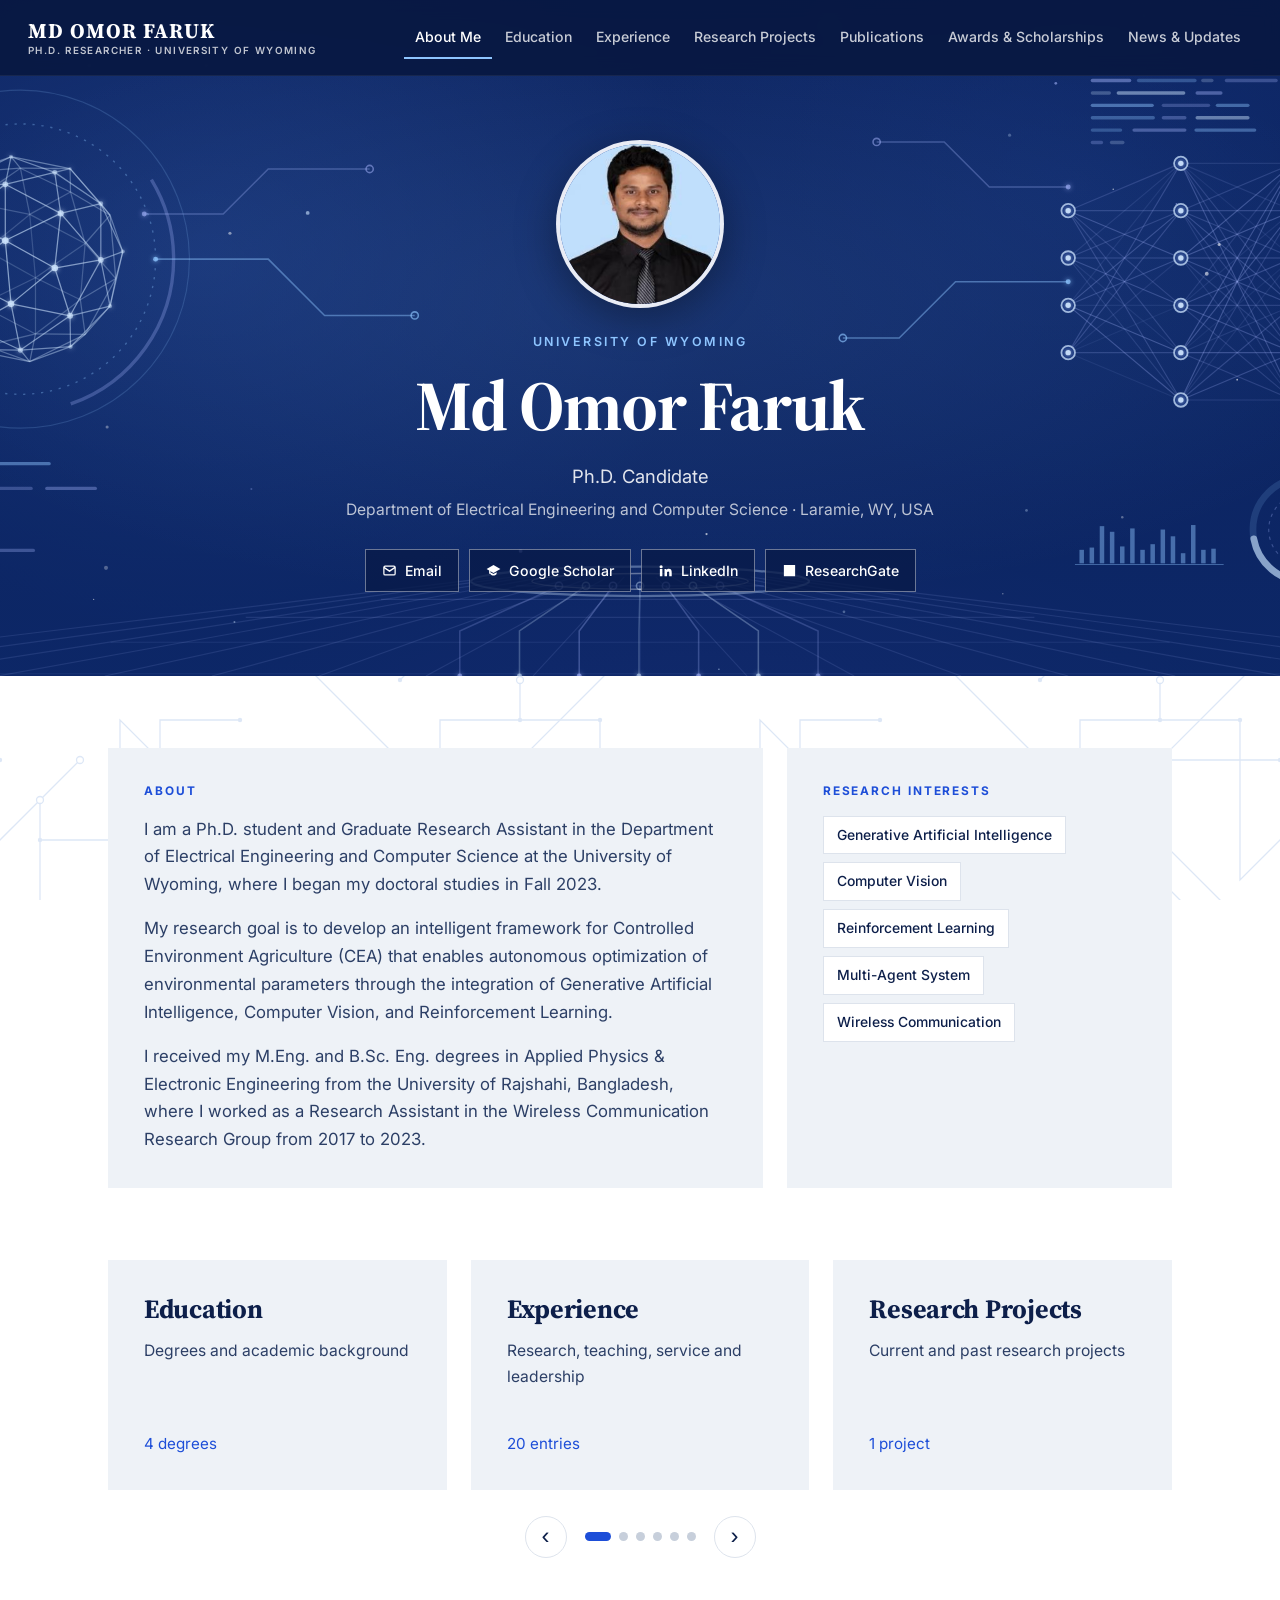
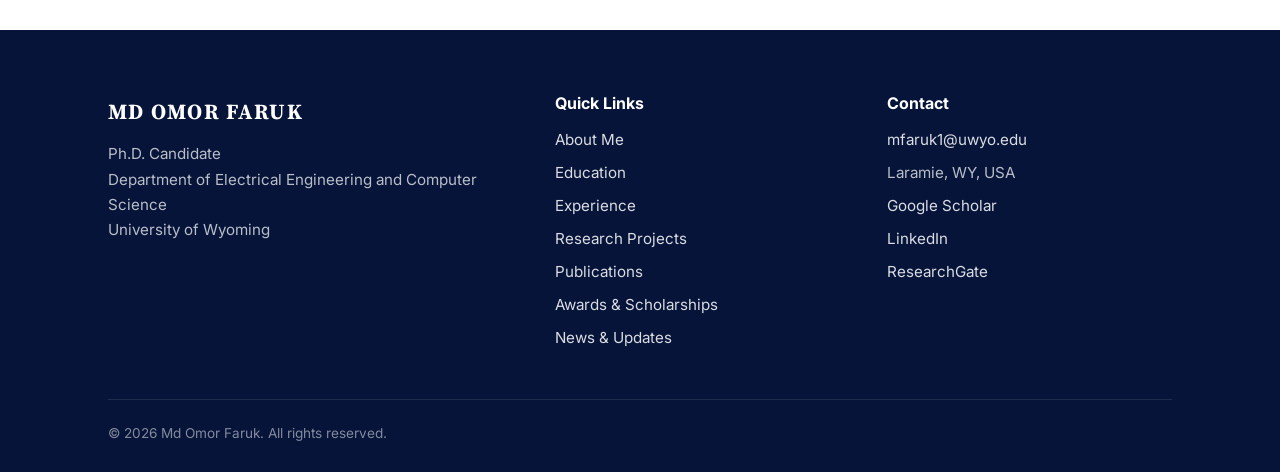
==== index.html @ d3b966f7 "Remove header photo slideshow Reverts "Add header photo slideshow managed from the dashboard".  Co-A" ====
<!DOCTYPE html>
<html lang="en">
<head>
  <meta charset="utf-8">
  <meta name="viewport" content="width=device-width, initial-scale=1">
  <title>Md Omor Faruk — Ph.D. Researcher, University of Wyoming</title>
  <meta name="description" content="Md Omor Faruk is a Ph.D. student in Electrical Engineering and Computer Science at the University of Wyoming researching AI, computer vision and digital twins for Controlled Environment Agriculture.">
  <meta name="author" content="Md Omor Faruk">
  <meta name="theme-color" content="#0d0b2e">
  <meta property="og:type" content="profile">
  <meta property="og:title" content="Md Omor Faruk — Ph.D. Researcher, University of Wyoming">
  <meta property="og:description" content="Md Omor Faruk is a Ph.D. student in Electrical Engineering and Computer Science at the University of Wyoming researching AI, computer vision and digital twins for Controlled Environment Agriculture.">
  <meta property="og:image" content="images/profile.jpg">
  <meta name="twitter:card" content="summary">
  <link rel="icon" href="data:image/svg+xml,<svg xmlns='http://www.w3.org/2000/svg' viewBox='0 0 64 64'><rect width='64' height='64' fill='%2317144a'/><text x='32' y='43' font-family='Georgia,serif' font-size='30' font-weight='700' fill='white' text-anchor='middle'>OF</text></svg>">
  <link rel="preconnect" href="https://fonts.googleapis.com">
  <link rel="preconnect" href="https://fonts.gstatic.com" crossorigin>
  <link rel="stylesheet" href="https://fonts.googleapis.com/css2?family=Inter:wght@400;500;600;700&family=Source+Serif+4:opsz,wght@8..60,600;8..60,700&display=swap">
  <link rel="stylesheet" href="assets/css/style.css?v=20261124162237">
  <script src="assets/js/site.js?v=20261124162237" defer></script>
</head>
<body data-page="about">
  <a class="skip" href="#main">Skip to content</a>
  <header class="site-header">
    <nav class="nav wrap" aria-label="Main">
      <a class="brand" href="index.html"><span class="brand-name" data-name>Md Omor Faruk</span><span class="brand-tag">Ph.D. Researcher · University of Wyoming</span></a>
      <button class="nav-toggle" type="button" aria-label="Toggle menu" aria-expanded="false" aria-controls="nav-links"><span></span></button>
      <ul class="nav-links" id="nav-links">
        <li><a href="index.html" data-page="about">About Me</a></li>
        <li><a href="education.html" data-page="education">Education</a></li>
        <li><a href="experience.html" data-page="experience">Experience</a></li>
        <li><a href="research.html" data-page="research">Research Projects</a></li>
        <li><a href="publications.html" data-page="publications">Publications</a></li>
        <li><a href="awards.html" data-page="awards">Awards &amp; Scholarships</a></li>
        <li><a href="news.html" data-page="news">News &amp; Updates</a></li>
      </ul>
    </nav>
  </header>

  <section class="hero" data-hero>
    <div class="wrap hero-profile" id="about-hero">
      <span class="eyebrow">University of Wyoming</span>
      <h1>Md Omor Faruk</h1>
    </div>
  </section>

  <main id="main">
    <div id="about" data-content><p class="loading">Loading…</p></div>
  </main>

  <footer class="site-footer">
    <div class="wrap">
      <div class="footer-grid">
        <div>
          <div class="footer-name" data-name>Md Omor Faruk</div>
          <p id="footer-about">Ph.D. Student &amp; Graduate Research Assistant<br>Department of Electrical Engineering and Computer Science<br>University of Wyoming</p>
        </div>
        <div>
          <h3>Quick Links</h3>
          <ul>
            <li><a href="index.html">About Me</a></li>
            <li><a href="education.html">Education</a></li>
            <li><a href="experience.html">Experience</a></li>
            <li><a href="research.html">Research Projects</a></li>
            <li><a href="publications.html">Publications</a></li>
            <li><a href="awards.html">Awards &amp; Scholarships</a></li>
            <li><a href="news.html">News &amp; Updates</a></li>
          </ul>
        </div>
        <div>
          <h3>Contact</h3>
          <ul id="footer-contact"></ul>
        </div>
      </div>
      <div class="footer-bottom">&copy; <span id="year"></span> <span data-name>Md Omor Faruk</span>. All rights reserved.</div>
    </div>
  </footer>
</body>
</html>
---- assets/css/style.css ----
/* ===== Academic portfolio — navy & beige theme ===== */
:root {
  --navy-950: #06143a;
  --navy-900: #0a1e52;
  --navy-800: #0f2d78;
  --navy-700: #1a3f98;
  --ink: #0d1f4a;
  --ink-2: #2c3f66;
  --muted: #5b6a86;
  --line: #dde3ec;
  --beige: #eef2f7;
  --beige-2: #e3e9f2;
  --accent: #1d4ed8;
  --accent-soft: #e3ebfd;
  --sky: #8ec5ff;
  --warn-soft: #f6ead2;
  --warn-ink: #7a5310;
  --header-bg: rgba(8,24,66,.93);
  --hero-top: #13358a;
  --hero-bottom: #0e2a70;
  --glow-1: rgba(80,140,255,.4);
  --glow-2: rgba(40,90,200,.35);
  --glow-3: rgba(120,90,220,.25);
  --shade-top: rgba(6,18,52,.45);
  --shade-bottom: rgba(12,38,100,.8);
  --chip-bg: rgba(8,26,72,.78);
  --chip-hover: #1d46a8;
  --lightbox-bg: rgba(4,10,30,.94);
  --max: 1120px;
  --serif: "Source Serif 4", Georgia, "Times New Roman", serif;
  --sans: "Inter", system-ui, -apple-system, "Segoe UI", Roboto, sans-serif;
  --pattern: url("data:image/svg+xml,%3Csvg xmlns='http://www.w3.org/2000/svg' width='1400' height='900' viewBox='0 0 1400 900'%3E%3Cg fill='none' stroke='%23dbe5f3' stroke-width='2'%3E%3Cpath d='M-60 900 L180 0'/%3E%3Cpath d='M60 900 L300 0'/%3E%3Cpath d='M240 900 L120 380 L300 120 L420 900'/%3E%3Cpath d='M520 0 L640 520 L760 0'/%3E%3Cpath d='M820 900 L900 0'/%3E%3Cpath d='M900 900 L980 0'/%3E%3Cpath d='M1100 0 L1220 900'/%3E%3Cpath d='M1040 900 L1240 140 L1340 260 L1180 900'/%3E%3Cpath d='M1300 900 L1460 0'/%3E%3C/g%3E%3C/svg%3E");
}

*, *::before, *::after { box-sizing: border-box; }
html { scroll-behavior: smooth; -webkit-text-size-adjust: 100%; }
body {
  margin: 0; font-family: var(--sans); font-size: 16px; line-height: 1.65; color: var(--ink-2);
  background: #fff url("../img/circuit-pattern.svg?v=2") 0 0 / 640px 480px repeat fixed;
  -webkit-font-smoothing: antialiased;
}
img { max-width: 100%; display: block; }
a { color: var(--accent); text-decoration: none; }
a:hover { text-decoration: underline; text-underline-offset: 3px; }
h1, h2, h3 { font-family: var(--serif); font-weight: 700; line-height: 1.2; margin: 0; color: var(--ink); letter-spacing: -.01em; }
p { margin: 0 0 1em; }
.wrap { max-width: var(--max); margin: 0 auto; padding: 0 28px; }
.skip { position: absolute; left: -999px; top: 8px; background: #fff; color: var(--ink); padding: 8px 14px; z-index: 100; }
.skip:focus { left: 8px; }

/* ===== Header ===== */
.site-header {
  position: fixed; inset: 0 0 auto 0; z-index: 50; height: 76px;
  background: var(--header-bg);
  backdrop-filter: blur(10px); -webkit-backdrop-filter: blur(10px);
  border-bottom: 1px solid rgba(255,255,255,.06);
}
.nav { display: flex; align-items: center; justify-content: space-between; height: 76px; max-width: 1320px; }
.brand { color: #fff; line-height: 1.1; display: flex; flex-direction: column; }
.brand:hover { text-decoration: none; }
.brand-name { font-family: var(--serif); font-weight: 700; font-size: 1.3rem; letter-spacing: .06em; text-transform: uppercase; }
.brand-tag { font-size: .62rem; font-weight: 600; letter-spacing: .14em; text-transform: uppercase; color: rgba(255,255,255,.75); margin-top: 3px; }
.nav-links { display: flex; gap: 2px; list-style: none; margin: 0; padding: 0; }
.nav-links a {
  display: block; padding: 8px 11px; color: rgba(255,255,255,.78); font-size: .88rem; font-weight: 500; white-space: nowrap;
  border-bottom: 2px solid transparent; transition: color .2s, border-color .2s;
}
.nav-links a:hover { color: #fff; text-decoration: none; }
.nav-links a[aria-current="page"] { color: #fff; border-bottom-color: var(--sky); }
.nav-toggle {
  display: none; width: 44px; height: 44px; border: 1px solid rgba(255,255,255,.35); background: transparent;
  cursor: pointer; align-items: center; justify-content: center;
}
.nav-toggle span, .nav-toggle span::before, .nav-toggle span::after {
  content: ""; display: block; width: 18px; height: 2px; background: #fff; position: relative; transition: transform .25s, background .25s;
}
.nav-toggle span::before { position: absolute; top: -6px; }
.nav-toggle span::after { position: absolute; top: 6px; }
.nav-toggle[aria-expanded="true"] span { background: transparent; }
.nav-toggle[aria-expanded="true"] span::before { transform: translateY(6px) rotate(45deg); }
.nav-toggle[aria-expanded="true"] span::after { transform: translateY(-6px) rotate(-45deg); }

/* ===== Hero ===== */
.hero {
  position: relative; overflow: hidden; color: #fff; text-align: center;
  padding: 140px 0 84px; background: var(--navy-800);
  isolation: isolate;
}
.hero::before {
  content: ""; position: absolute; inset: -40px; z-index: -2;
  background:
    radial-gradient(ellipse 55% 70% at 18% 40%, var(--glow-1), transparent 70%),
    radial-gradient(ellipse 45% 60% at 82% 30%, var(--glow-2), transparent 70%),
    radial-gradient(ellipse 60% 50% at 55% 110%, var(--glow-3), transparent 70%),
    var(--hero-img, none) center / cover no-repeat,
    linear-gradient(180deg, var(--hero-top), var(--hero-bottom));
  filter: blur(var(--hero-blur, 0px));
}
.hero.has-img { --hero-blur: 6px; }
.hero::after {
  content: ""; position: absolute; inset: 0; z-index: -1;
  background: url("../img/hero-tech.svg?v=2") center / cover no-repeat, linear-gradient(180deg, var(--shade-top), var(--shade-bottom));
}
.hero .eyebrow { display: block; font-size: .78rem; font-weight: 600; letter-spacing: .2em; text-transform: uppercase; color: var(--sky); margin-bottom: 16px; }
.hero h1 { color: #fff; font-size: clamp(2.4rem, 5.6vw, 4.4rem); letter-spacing: -.02em; line-height: 1.05; }
.hero .lead { font-size: 1.15rem; color: rgba(255,255,255,.88); margin: 18px auto 0; max-width: 60ch; }

/* About hero */
.hero-profile { display: flex; flex-direction: column; align-items: center; gap: 0; }
.hero-photo {
  width: 168px; height: 168px; border-radius: 50%; object-fit: cover; margin-bottom: 24px;
  border: 4px solid rgba(255,255,255,.9); box-shadow: 0 10px 40px rgba(0,0,0,.35); background: var(--navy-700);
}
.hero-affil { color: rgba(255,255,255,.72); font-size: .98rem; margin-top: 6px; }
.hero-links { display: flex; flex-wrap: wrap; justify-content: center; gap: 10px; margin-top: 26px; }
.chip-link {
  display: inline-flex; align-items: center; gap: 8px; padding: 9px 16px; border: 1px solid rgba(255,255,255,.4);
  color: #fff; font-size: .88rem; font-weight: 500; transition: background .2s, border-color .2s;
  background: var(--chip-bg); backdrop-filter: blur(4px); -webkit-backdrop-filter: blur(4px);
}
.chip-link:hover { background: var(--chip-hover); border-color: #fff; text-decoration: none; }
.chip-link svg { width: 15px; height: 15px; flex: none; }

/* ===== Main ===== */
main { min-height: 50vh; }
.section { padding: 72px 0; }
.section + .section { padding-top: 0; }
.section-title { font-size: 2rem; margin-bottom: 26px; }
.loading { color: var(--muted); padding: 40px 0; text-align: center; }
.empty { text-align: center; padding: 64px 24px; color: var(--muted); background: var(--beige); }

/* Beige card */
.card {
  background: var(--beige); padding: 34px 36px; position: relative;
  transition: transform .25s ease, box-shadow .25s ease, background .25s;
}
.card h2, .card h3 { color: var(--ink); }

/* About body */
.about-grid { display: grid; grid-template-columns: 1.7fr 1fr; gap: 24px; }
.bio { font-size: 1.05rem; }
.bio p:last-child { margin-bottom: 0; }
.card-label { font-size: .74rem; font-weight: 700; letter-spacing: .16em; text-transform: uppercase; color: var(--accent); margin-bottom: 14px; display: block; }
.tags { display: flex; flex-wrap: wrap; gap: 8px; }
.tag { padding: 7px 13px; background: #fff; color: var(--ink); font-size: .87rem; font-weight: 500; border: 1px solid var(--line); }

/* Portal-style link cards */
.link-cards { display: grid; grid-template-columns: repeat(3, 1fr); gap: 24px; }
.carousel-viewport { overflow: hidden; }
.carousel-track { display: flex; gap: 24px; transition: transform .7s cubic-bezier(.4, 0, .2, 1); will-change: transform; }
.carousel-track .link-card { flex: 0 0 calc((100% - 48px) / 3); }
.carousel-controls { display: flex; align-items: center; justify-content: center; gap: 18px; margin-top: 26px; }
.carousel-btn {
  width: 42px; height: 42px; border-radius: 50%; border: 1px solid var(--line); background: #fff; color: var(--ink);
  font-size: 1.5rem; line-height: 1; cursor: pointer; display: grid; place-items: center; padding-bottom: 3px; transition: all .2s;
}
.carousel-btn:hover { background: var(--navy-800); border-color: var(--navy-800); color: #fff; }
.carousel-dots { display: flex; gap: 8px; }
.carousel-dot { width: 9px; height: 9px; border-radius: 50%; border: 0; padding: 0; background: #c7cfdb; cursor: pointer; transition: all .3s; }
.carousel-dot[aria-current="true"] { background: var(--accent); width: 26px; border-radius: 5px; }
.link-card { display: flex; flex-direction: column; min-height: 230px; color: inherit; }
.link-card:hover { text-decoration: none; transform: translateY(-4px); box-shadow: 0 16px 36px rgba(16,26,61,.12); background: #f3eee7; }
.link-card h3 { font-size: 1.65rem; }
.link-card p { color: var(--ink-2); margin: 12px 0 0; font-size: .98rem; }
.link-card .foot { margin-top: auto; padding-top: 26px; display: flex; align-items: center; justify-content: space-between; gap: 12px; }
.link-card .count { color: var(--accent); font-size: .95rem; }
.arrow-btn {
  width: 50px; height: 50px; flex: none; border-radius: 50%; border: 1px solid #b9b2a8; display: grid; place-items: center;
  color: var(--ink); transition: background .2s, color .2s, border-color .2s;
}
.arrow-btn svg { width: 18px; height: 18px; }
.link-card:hover .arrow-btn { background: var(--navy-800); border-color: var(--navy-800); color: #fff; }

/* Extra CV sections on About (optional) */
.cv-grid { display: grid; grid-template-columns: repeat(2, minmax(0, 1fr)); gap: 24px; }
.cv-section h2 { font-size: 1.35rem; margin-bottom: 12px; }
.cv-list { list-style: none; margin: 0; padding: 0; }
.cv-list li { padding: 10px 0; }
.cv-list li + li { border-top: 1px solid var(--line); }
.cv-title { font-weight: 600; color: var(--ink); }
.cv-org { font-size: .93rem; }
.cv-period { color: var(--muted); font-size: .85rem; }

/* ===== Research projects ===== */
.project-list { display: grid; gap: 24px; }
.project { display: grid; grid-template-columns: 1fr; gap: 6px; padding: 40px 40px; border-left: 4px solid var(--navy-800); }
.project:hover { box-shadow: 0 16px 36px rgba(16,26,61,.10); }
.project.has-image { grid-template-columns: 240px 1fr; gap: 32px; align-items: center; }
.project img { width: 100%; aspect-ratio: 4/3; object-fit: cover; }
.project-label { font-size: .74rem; font-weight: 700; letter-spacing: .16em; text-transform: uppercase; color: var(--accent); }
.project h2 { font-size: clamp(1.5rem, 3vw, 2.1rem); margin-top: 6px; }
.project h2 a { color: inherit; }
.project-period { color: var(--muted); font-size: .92rem; }
.project-desc { margin-top: 10px; white-space: pre-line; }

/* ===== Education / Experience / Awards ===== */
.entry-group { margin-bottom: 56px; }
.entry-group:last-child { margin-bottom: 0; }
.entry-group-title { font-size: 1.8rem; margin-bottom: 20px; }
.entries { list-style: none; margin: 0; padding: 0; display: grid; gap: 16px; }
.entry {
  display: grid; grid-template-columns: 210px 1fr; gap: 28px; padding: 28px 34px;
  background: var(--beige); transition: transform .25s, box-shadow .25s;
}
.entry:hover { transform: translateY(-2px); box-shadow: 0 12px 30px rgba(16,26,61,.08); }
.entry-period { color: var(--accent); font-size: .92rem; font-weight: 600; padding-top: 4px; font-variant-numeric: tabular-nums; }
.entry h2, .entry h3 { font-size: 1.3rem; }
.entry h2 a, .entry h3 a { color: inherit; }
.entry-org { margin-top: 4px; }
.entry-desc { color: var(--muted); margin-top: 10px; font-size: .96rem; }
.entry-desc p:last-child { margin-bottom: 0; }

/* ===== Filters ===== */
.filters { display: flex; flex-wrap: wrap; gap: 8px; margin-bottom: 36px; }
.filters:empty { display: none; }
.filter {
  font: inherit; font-size: .9rem; font-weight: 500; padding: 9px 16px; border: 1px solid #cfc7bc;
  background: #fff; color: var(--ink); cursor: pointer; transition: all .2s;
}
.filter:hover { border-color: var(--navy-800); }
.filter[aria-pressed="true"] { background: var(--navy-800); border-color: var(--navy-800); color: #fff; }
.filter .count { opacity: .65; margin-left: 6px; font-variant-numeric: tabular-nums; }

/* ===== Publications ===== */
.pub-group { margin-bottom: 56px; }
.pub-group:last-child { margin-bottom: 0; }
.pub-group h2 { font-size: 1.8rem; margin-bottom: 20px; display: flex; align-items: baseline; gap: 12px; }
.pub-group h2 small { font-family: var(--sans); font-size: .9rem; color: var(--muted); font-weight: 500; }
.pub-list { list-style: none; margin: 0; padding: 0; display: grid; gap: 14px; }
.pub { display: grid; grid-template-columns: 54px 1fr; gap: 8px; padding: 26px 32px; background: var(--beige); transition: box-shadow .25s; }
.pub:hover { box-shadow: 0 12px 30px rgba(16,26,61,.08); }
.pub-num { font-size: .84rem; font-weight: 700; color: var(--muted); padding-top: 4px; font-variant-numeric: tabular-nums; }
.pub-title { font-family: var(--serif); font-size: 1.18rem; font-weight: 700; line-height: 1.38; color: var(--ink); }
a.pub-title:hover { color: var(--accent); }
.pub-authors { font-size: .95rem; margin-top: 8px; }
.pub-authors strong { color: var(--ink); font-weight: 700; }
.pub-venue { color: var(--muted); font-size: .93rem; margin-top: 3px; }
.pub-venue em { color: var(--ink-2); }
.pub-meta { display: flex; flex-wrap: wrap; align-items: center; gap: 8px; margin-top: 14px; }
.badge { font-size: .72rem; font-weight: 700; padding: 4px 10px; background: #fff; color: var(--ink-2); letter-spacing: .06em; text-transform: uppercase; }
.badge.accepted { background: var(--accent-soft); color: var(--accent); }
.badge.review { background: var(--warn-soft); color: var(--warn-ink); }
.pub-link {
  font-size: .85rem; font-weight: 500; display: inline-flex; align-items: center; gap: 6px; padding: 5px 12px;
  border: 1px solid #c9c1b6; color: var(--ink); background: #fff; transition: all .2s;
}
.pub-link:hover { background: var(--navy-800); border-color: var(--navy-800); color: #fff; text-decoration: none; }

/* ===== News ===== */
.timeline { list-style: none; margin: 0; padding: 0; display: grid; gap: 28px; }
.post-card { background: var(--beige); padding: 34px 38px; transition: box-shadow .25s; }
.post-card:hover { box-shadow: 0 16px 36px rgba(16,26,61,.10); }
.post-meta { display: flex; flex-wrap: wrap; align-items: center; gap: 12px; margin-bottom: 10px; }
.post-date { font-size: .9rem; color: var(--accent); font-weight: 600; }
.post h2 { font-size: 1.6rem; }
.post h2 a { color: inherit; }
.post-body { margin-top: 14px; }
.post-body p:last-child { margin-bottom: 0; }
.gallery { display: grid; gap: 8px; margin-top: 22px; grid-template-columns: repeat(3, 1fr); }
.gallery.n1 { grid-template-columns: 1fr; }
.gallery.n2, .gallery.n4 { grid-template-columns: repeat(2, 1fr); }
.gallery button { padding: 0; border: 0; background: var(--beige-2); overflow: hidden; cursor: zoom-in; position: relative; }
.gallery img { width: 100%; aspect-ratio: 4/3; object-fit: cover; transition: transform .4s ease; }
.gallery.n1 img { aspect-ratio: 16/9; }
.gallery button:hover img { transform: scale(1.03); }
.gallery .more { position: absolute; inset: 0; display: grid; place-items: center; background: var(--shade-bottom); color: #fff; font-weight: 600; font-size: 1.2rem; }
.post-links { display: flex; flex-wrap: wrap; gap: 8px; margin-top: 20px; }

/* Lightbox */
.lightbox { position: fixed; inset: 0; z-index: 100; background: var(--lightbox-bg); display: none; align-items: center; justify-content: center; padding: 56px 64px; }
.lightbox.open { display: flex; animation: fade .2s ease; }
.lightbox figure { margin: 0; max-width: 100%; max-height: 100%; display: flex; flex-direction: column; align-items: center; }
.lightbox img { max-width: 100%; max-height: calc(100vh - 150px); object-fit: contain; }
.lightbox figcaption { color: #dde3ee; margin-top: 12px; font-size: .92rem; text-align: center; }
.lb-btn { position: absolute; background: rgba(255,255,255,.1); border: 0; color: #fff; width: 48px; height: 48px; border-radius: 50%; font-size: 1.4rem; cursor: pointer; transition: background .2s; }
.lb-btn:hover { background: rgba(255,255,255,.22); }
.lb-close { top: 14px; right: 14px; }
.lb-prev { left: 12px; top: 50%; transform: translateY(-50%); }
.lb-next { right: 12px; top: 50%; transform: translateY(-50%); }

/* ===== Footer ===== */
.site-footer { background: var(--navy-950); color: rgba(255,255,255,.72); padding: 64px 0 28px; font-size: .95rem; }
.footer-grid { display: grid; grid-template-columns: 1.4fr 1fr 1fr; gap: 48px; }
.footer-name { font-family: var(--serif); font-weight: 700; font-size: 1.35rem; letter-spacing: .06em; text-transform: uppercase; color: #fff; margin-bottom: 12px; }
.site-footer h3 { font-family: var(--sans); font-size: 1rem; font-weight: 700; color: #fff; margin-bottom: 14px; letter-spacing: 0; }
.site-footer ul { list-style: none; margin: 0; padding: 0; display: grid; gap: 8px; }
.site-footer a { color: rgba(255,255,255,.85); }
.site-footer a:hover { color: #fff; }
.footer-bottom { border-top: 1px solid rgba(255,255,255,.1); margin-top: 48px; padding-top: 22px; font-size: .85rem; color: rgba(255,255,255,.5); }

/* ===== Motion ===== */
.fade-in { animation: rise .5s ease both; }
@keyframes rise { from { opacity: 0; transform: translateY(10px); } to { opacity: 1; transform: none; } }
@keyframes fade { from { opacity: 0; } to { opacity: 1; } }
@media (prefers-reduced-motion: reduce) { *, *::before, *::after { animation: none !important; transition: none !important; scroll-behavior: auto !important; } }

/* ===== Responsive ===== */
@media (max-width: 1180px) {
  .nav-toggle { display: inline-flex; }
  .nav-links {
    position: absolute; top: 76px; left: 0; right: 0; flex-direction: column; gap: 0;
    background: var(--navy-900); padding: 8px 20px 18px; display: none;
    box-shadow: 0 16px 30px rgba(0,0,0,.3);
  }
  .nav-links.open { display: flex; animation: fade .2s ease; }
  .nav-links a { padding: 13px 6px; border-bottom: 1px solid rgba(255,255,255,.08); }
  .nav-links a[aria-current="page"] { border-bottom-color: rgba(255,255,255,.08); color: var(--sky); }
}
@media (max-width: 900px) {
  .link-cards { grid-template-columns: repeat(2, 1fr); }
  .carousel-track .link-card { flex-basis: calc((100% - 24px) / 2); }
  .about-grid, .cv-grid { grid-template-columns: 1fr; }
  .project.has-image { grid-template-columns: 1fr; }
  .footer-grid { grid-template-columns: 1fr 1fr; }
  .footer-grid > :first-child { grid-column: 1 / -1; }
}
@media (max-width: 640px) {
  .wrap { padding: 0 18px; }
  .hero { padding: 116px 0 60px; }
  .hero-photo { width: 132px; height: 132px; }
  .section { padding: 48px 0; }
  .link-cards { grid-template-columns: 1fr; }
  .carousel-track .link-card { flex-basis: 100%; }
  .link-card { min-height: 0; }
  .card, .post-card, .project { padding: 26px 22px; }
  .entry { grid-template-columns: 1fr; gap: 4px; padding: 22px; }
  .pub { grid-template-columns: 1fr; gap: 2px; padding: 22px; }
  .gallery, .gallery.n4 { grid-template-columns: repeat(2, 1fr); }
  .gallery.n1 { grid-template-columns: 1fr; }
  .lightbox { padding: 56px 12px; }
  .footer-grid { grid-template-columns: 1fr; gap: 32px; }
  .brand-tag { display: none; }
  .hero::after { background-position: center, center; opacity: .85; }
  body { background-attachment: scroll; }
}
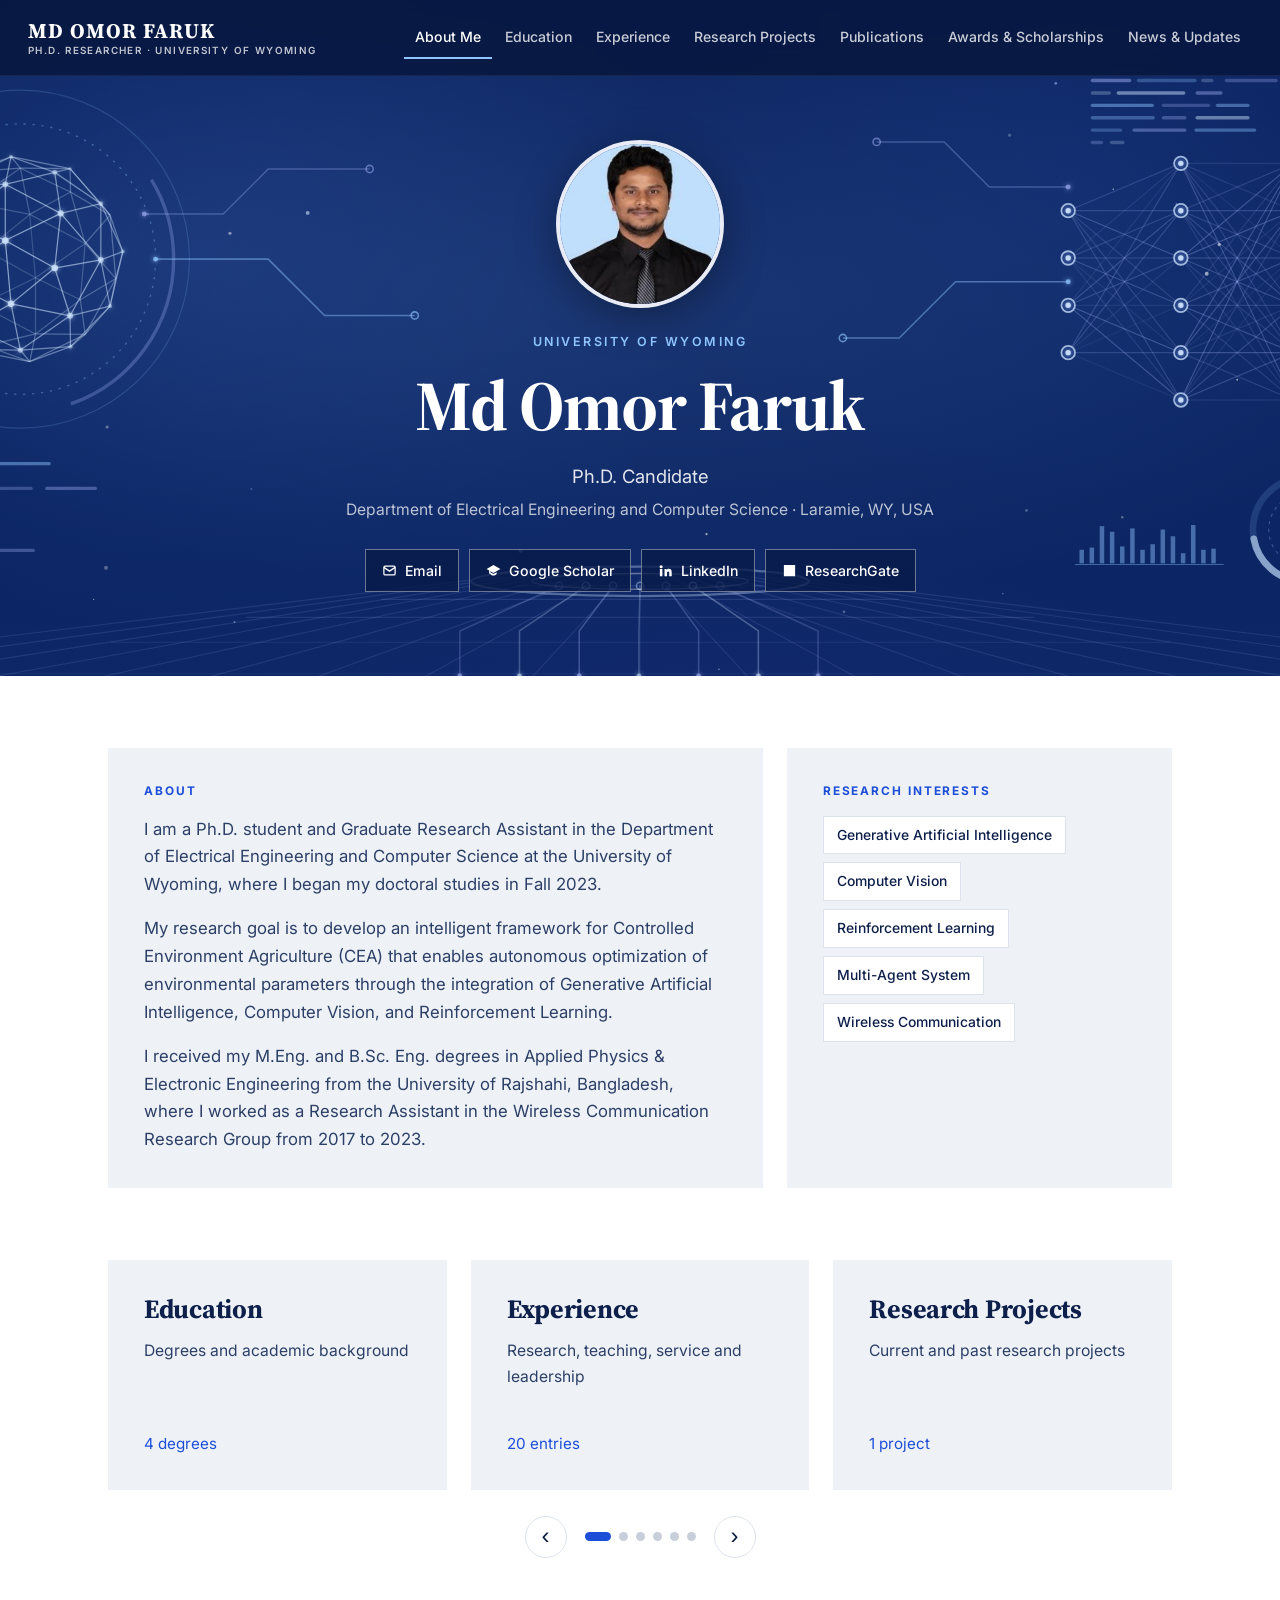
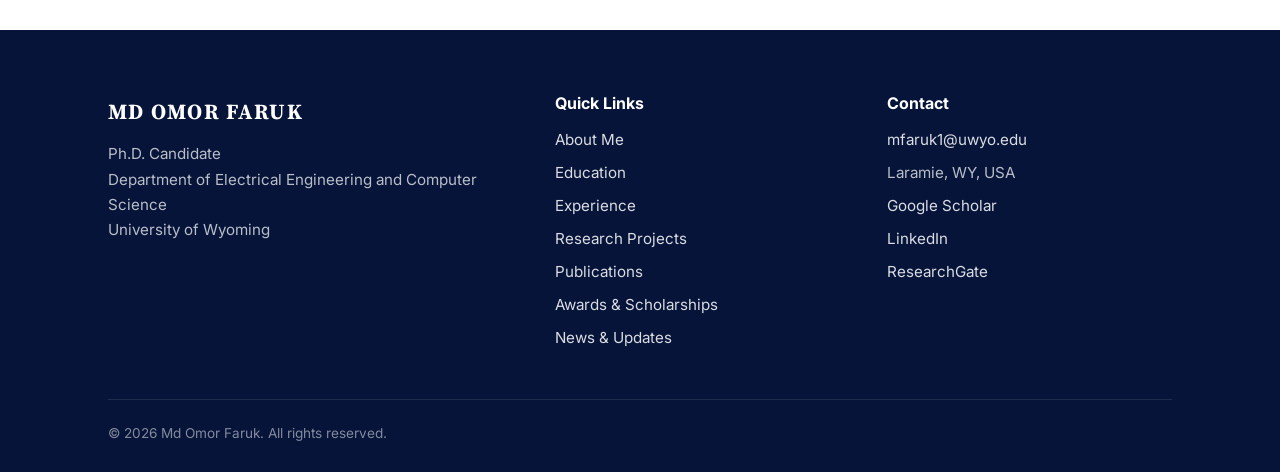
==== commit 2a049d20: "Use a plain white page background Removes the circuit-trace pattern behind the page content.  Co-Aut" ====
--- a/index.html
+++ b/index.html
@@ -16,8 +16,8 @@
   <link rel="preconnect" href="https://fonts.googleapis.com">
   <link rel="preconnect" href="https://fonts.gstatic.com" crossorigin>
   <link rel="stylesheet" href="https://fonts.googleapis.com/css2?family=Inter:wght@400;500;600;700&family=Source+Serif+4:opsz,wght@8..60,600;8..60,700&display=swap">
-  <link rel="stylesheet" href="assets/css/style.css?v=20261124162237">
-  <script src="assets/js/site.js?v=20261124162237" defer></script>
+  <link rel="stylesheet" href="assets/css/style.css?v=20261124163029">
+  <script src="assets/js/site.js?v=20261124163029" defer></script>
 </head>
 <body data-page="about">
   <a class="skip" href="#main">Skip to content</a>
--- a/assets/css/style.css
+++ b/assets/css/style.css
@@ -36,7 +36,7 @@
 html { scroll-behavior: smooth; -webkit-text-size-adjust: 100%; }
 body {
   margin: 0; font-family: var(--sans); font-size: 16px; line-height: 1.65; color: var(--ink-2);
-  background: #fff url("../img/circuit-pattern.svg?v=2") 0 0 / 640px 480px repeat fixed;
+  background: #fff;
   -webkit-font-smoothing: antialiased;
 }
 img { max-width: 100%; display: block; }
@@ -331,5 +331,4 @@
   .footer-grid { grid-template-columns: 1fr; gap: 32px; }
   .brand-tag { display: none; }
   .hero::after { background-position: center, center; opacity: .85; }
-  body { background-attachment: scroll; }
-}
+}
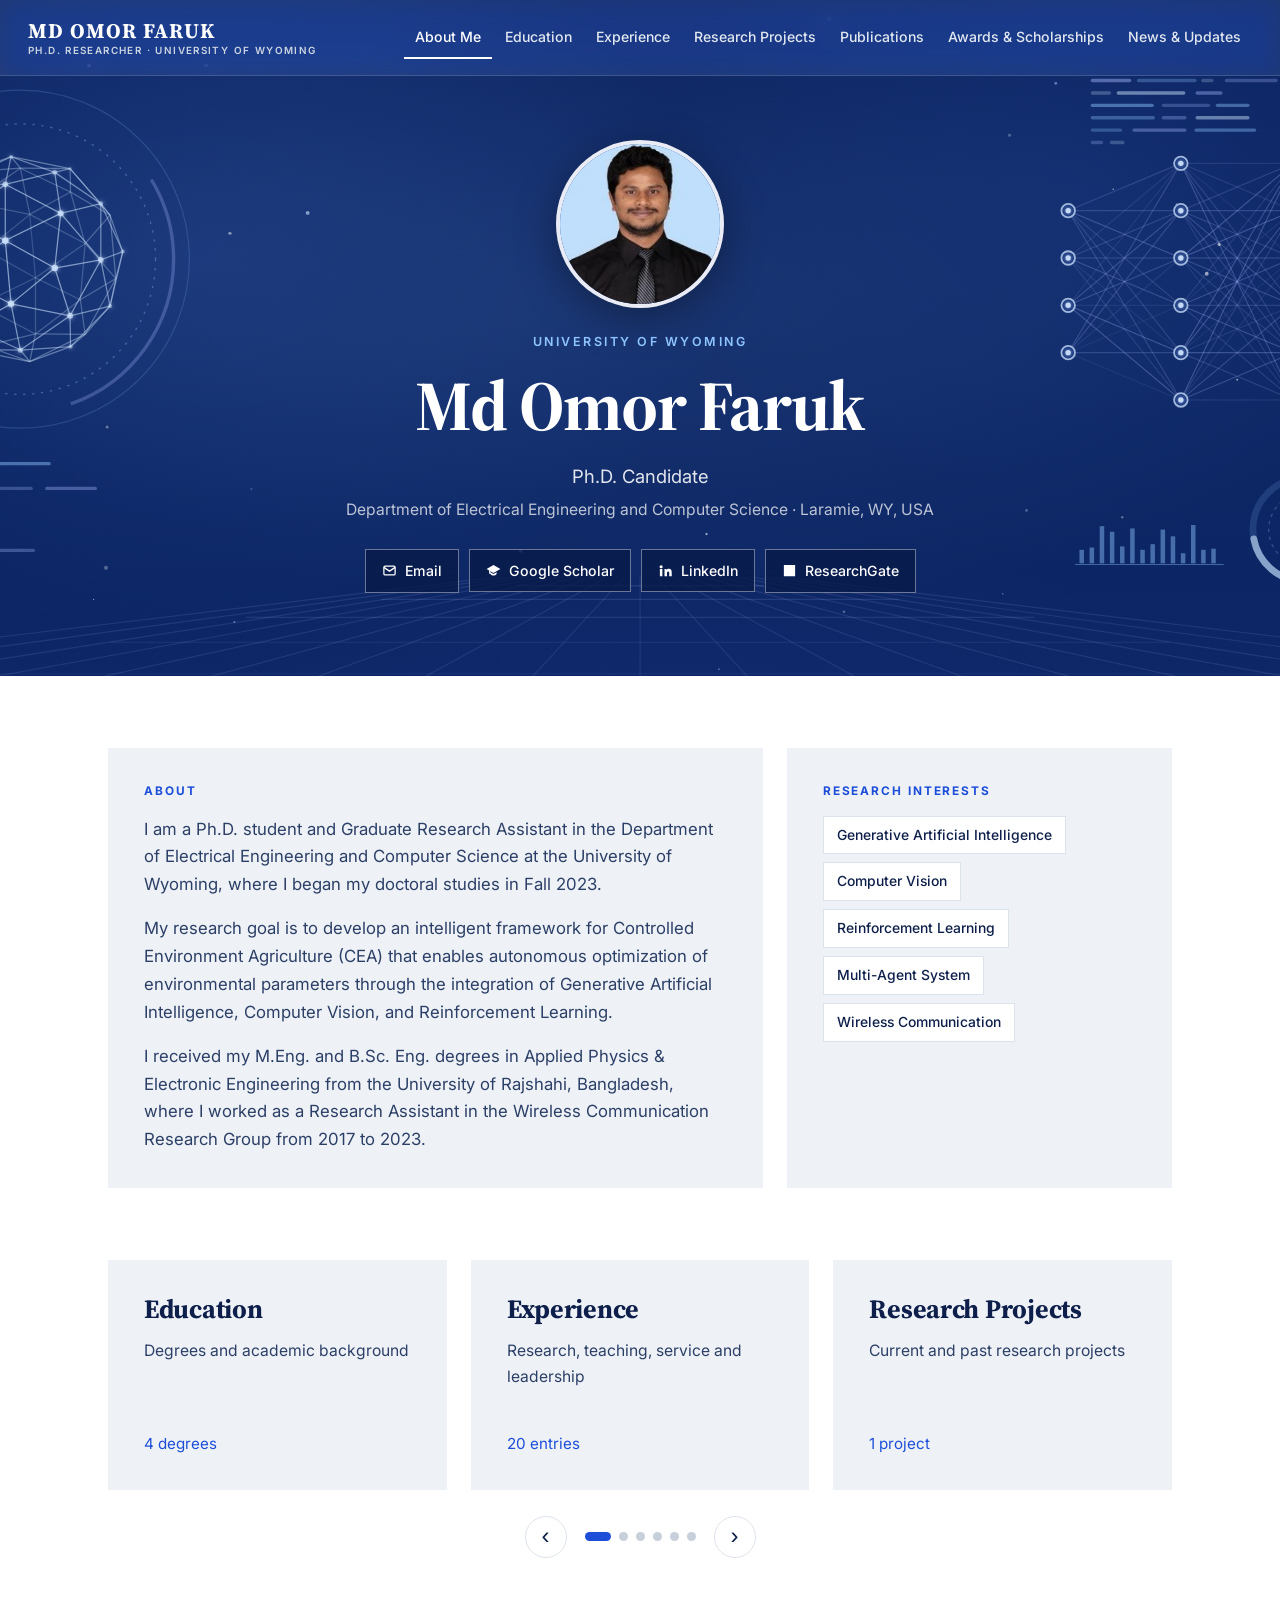
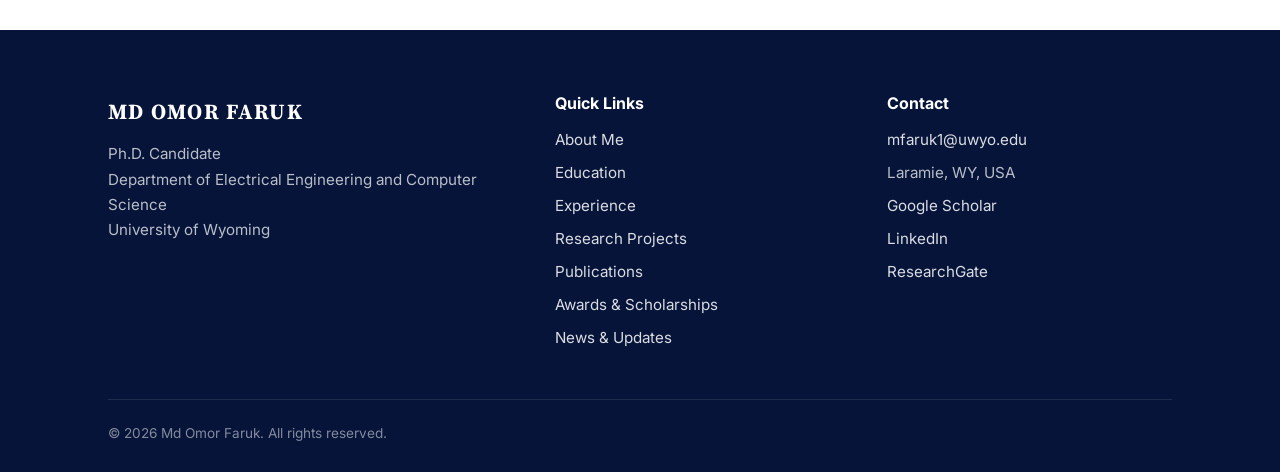
==== commit 95ffd74c: "Translucent gray menu bar and simpler header artwork The menu bar is see-through with a light gray t" ====
--- a/index.html
+++ b/index.html
@@ -16,8 +16,8 @@
   <link rel="preconnect" href="https://fonts.googleapis.com">
   <link rel="preconnect" href="https://fonts.gstatic.com" crossorigin>
   <link rel="stylesheet" href="https://fonts.googleapis.com/css2?family=Inter:wght@400;500;600;700&family=Source+Serif+4:opsz,wght@8..60,600;8..60,700&display=swap">
-  <link rel="stylesheet" href="assets/css/style.css?v=20261124163029">
-  <script src="assets/js/site.js?v=20261124163029" defer></script>
+  <link rel="stylesheet" href="assets/css/style.css?v=20261124164034">
+  <script src="assets/js/site.js?v=20261124164034" defer></script>
 </head>
 <body data-page="about">
   <a class="skip" href="#main">Skip to content</a>
--- a/assets/css/style.css
+++ b/assets/css/style.css
@@ -15,7 +15,9 @@
   --sky: #8ec5ff;
   --warn-soft: #f6ead2;
   --warn-ink: #7a5310;
-  --header-bg: rgba(8,24,66,.93);
+  --header-bg: rgba(148, 163, 184, .14);
+  --header-bg-solid: rgba(51, 65, 85, .92);
+  --nav-text: #e2e8f0;
   --hero-top: #13358a;
   --hero-bottom: #0e2a70;
   --glow-1: rgba(80,140,255,.4);
@@ -52,21 +54,23 @@
 .site-header {
   position: fixed; inset: 0 0 auto 0; z-index: 50; height: 76px;
   background: var(--header-bg);
-  backdrop-filter: blur(10px); -webkit-backdrop-filter: blur(10px);
-  border-bottom: 1px solid rgba(255,255,255,.06);
-}
+  backdrop-filter: blur(12px) saturate(140%); -webkit-backdrop-filter: blur(12px) saturate(140%);
+  border-bottom: 1px solid rgba(255,255,255,.14);
+  transition: background .35s ease, box-shadow .35s ease;
+}
+.site-header.scrolled { background: var(--header-bg-solid); box-shadow: 0 6px 24px rgba(15, 23, 42, .18); border-bottom-color: transparent; }
 .nav { display: flex; align-items: center; justify-content: space-between; height: 76px; max-width: 1320px; }
 .brand { color: #fff; line-height: 1.1; display: flex; flex-direction: column; }
 .brand:hover { text-decoration: none; }
 .brand-name { font-family: var(--serif); font-weight: 700; font-size: 1.3rem; letter-spacing: .06em; text-transform: uppercase; }
-.brand-tag { font-size: .62rem; font-weight: 600; letter-spacing: .14em; text-transform: uppercase; color: rgba(255,255,255,.75); margin-top: 3px; }
+.brand-tag { font-size: .62rem; font-weight: 600; letter-spacing: .14em; text-transform: uppercase; color: #cbd5e1; margin-top: 3px; }
 .nav-links { display: flex; gap: 2px; list-style: none; margin: 0; padding: 0; }
 .nav-links a {
-  display: block; padding: 8px 11px; color: rgba(255,255,255,.78); font-size: .88rem; font-weight: 500; white-space: nowrap;
+  display: block; padding: 8px 11px; color: var(--nav-text); font-size: .88rem; font-weight: 500; white-space: nowrap;
   border-bottom: 2px solid transparent; transition: color .2s, border-color .2s;
 }
 .nav-links a:hover { color: #fff; text-decoration: none; }
-.nav-links a[aria-current="page"] { color: #fff; border-bottom-color: var(--sky); }
+.nav-links a[aria-current="page"] { color: #fff; border-bottom-color: #fff; }
 .nav-toggle {
   display: none; width: 44px; height: 44px; border: 1px solid rgba(255,255,255,.35); background: transparent;
   cursor: pointer; align-items: center; justify-content: center;
@@ -99,7 +103,7 @@
 .hero.has-img { --hero-blur: 6px; }
 .hero::after {
   content: ""; position: absolute; inset: 0; z-index: -1;
-  background: url("../img/hero-tech.svg?v=2") center / cover no-repeat, linear-gradient(180deg, var(--shade-top), var(--shade-bottom));
+  background: url("../img/hero-tech.svg?v=3") center / cover no-repeat, linear-gradient(180deg, var(--shade-top), var(--shade-bottom));
 }
 .hero .eyebrow { display: block; font-size: .78rem; font-weight: 600; letter-spacing: .2em; text-transform: uppercase; color: var(--sky); margin-bottom: 16px; }
 .hero h1 { color: #fff; font-size: clamp(2.4rem, 5.6vw, 4.4rem); letter-spacing: -.02em; line-height: 1.05; }
@@ -165,7 +169,7 @@
 .link-card .foot { margin-top: auto; padding-top: 26px; display: flex; align-items: center; justify-content: space-between; gap: 12px; }
 .link-card .count { color: var(--accent); font-size: .95rem; }
 .arrow-btn {
-  width: 50px; height: 50px; flex: none; border-radius: 50%; border: 1px solid #b9b2a8; display: grid; place-items: center;
+  width: 50px; height: 50px; flex: none; border-radius: 50%; border: 1px solid #cbd5e1; display: grid; place-items: center;
   color: var(--ink); transition: background .2s, color .2s, border-color .2s;
 }
 .arrow-btn svg { width: 18px; height: 18px; }
@@ -214,7 +218,7 @@
 .filters { display: flex; flex-wrap: wrap; gap: 8px; margin-bottom: 36px; }
 .filters:empty { display: none; }
 .filter {
-  font: inherit; font-size: .9rem; font-weight: 500; padding: 9px 16px; border: 1px solid #cfc7bc;
+  font: inherit; font-size: .9rem; font-weight: 500; padding: 9px 16px; border: 1px solid #cbd5e1;
   background: #fff; color: var(--ink); cursor: pointer; transition: all .2s;
 }
 .filter:hover { border-color: var(--navy-800); }
@@ -242,7 +246,7 @@
 .badge.review { background: var(--warn-soft); color: var(--warn-ink); }
 .pub-link {
   font-size: .85rem; font-weight: 500; display: inline-flex; align-items: center; gap: 6px; padding: 5px 12px;
-  border: 1px solid #c9c1b6; color: var(--ink); background: #fff; transition: all .2s;
+  border: 1px solid #cbd5e1; color: var(--ink); background: #fff; transition: all .2s;
 }
 .pub-link:hover { background: var(--navy-800); border-color: var(--navy-800); color: #fff; text-decoration: none; }
 
@@ -299,7 +303,7 @@
   .nav-toggle { display: inline-flex; }
   .nav-links {
     position: absolute; top: 76px; left: 0; right: 0; flex-direction: column; gap: 0;
-    background: var(--navy-900); padding: 8px 20px 18px; display: none;
+    background: rgb(51, 65, 85); padding: 8px 20px 18px; display: none;
     box-shadow: 0 16px 30px rgba(0,0,0,.3);
   }
   .nav-links.open { display: flex; animation: fade .2s ease; }
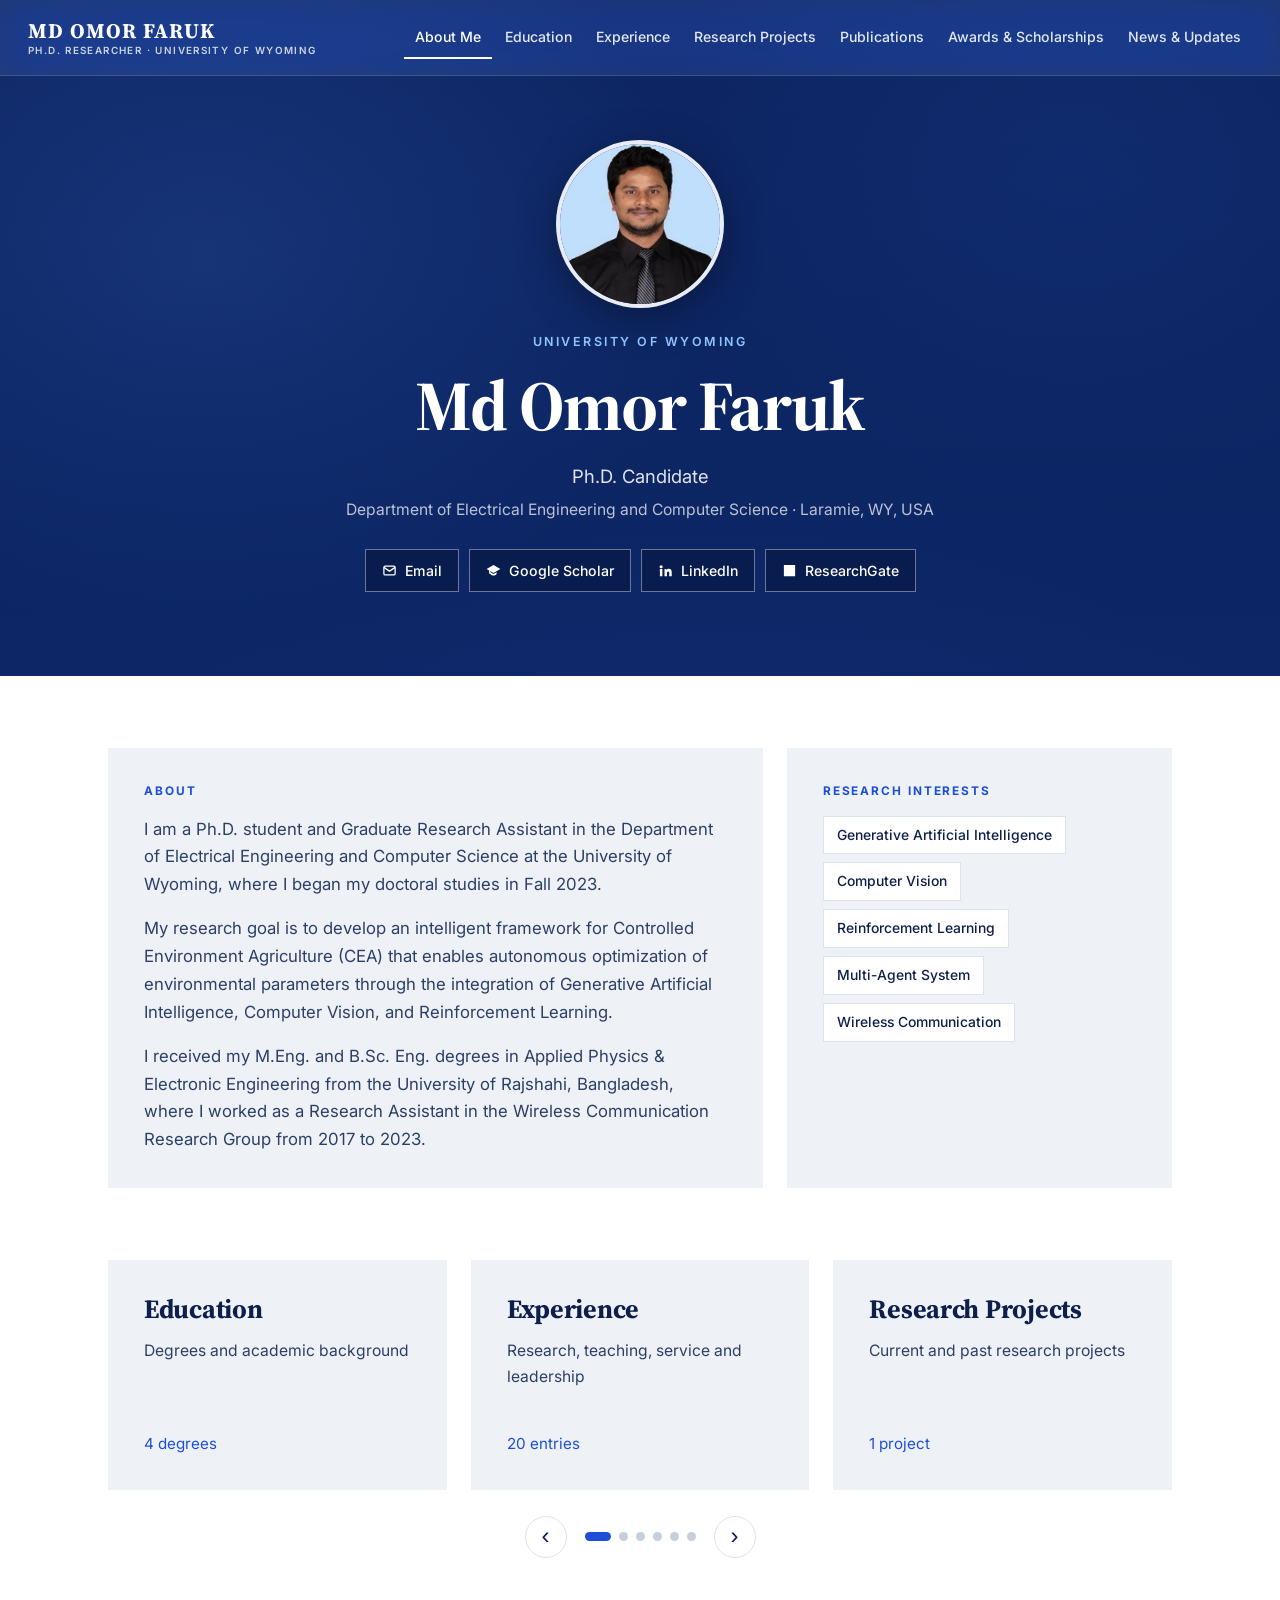
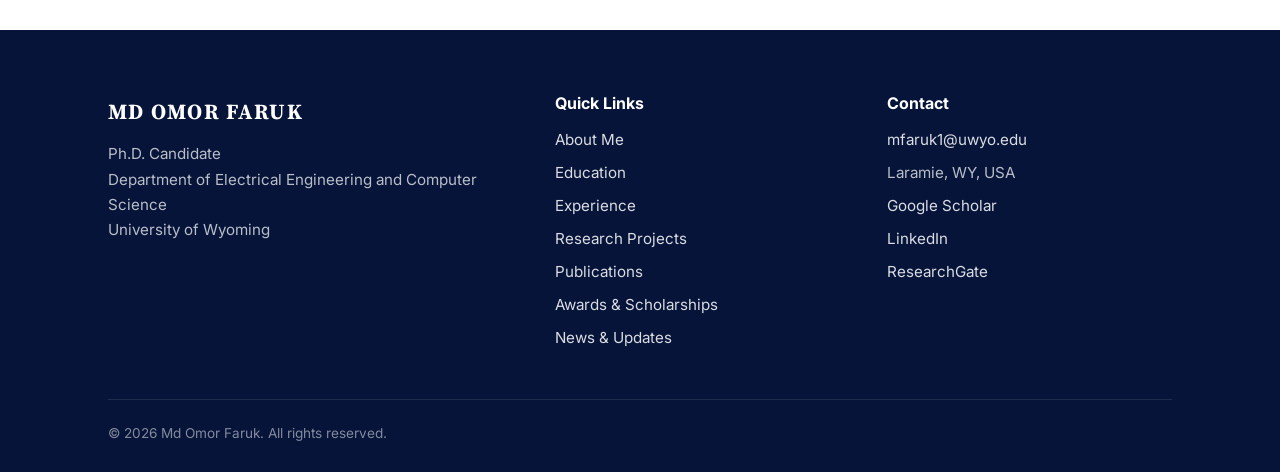
==== commit 06affecc: "Remove illustration from the header band The header is now plain royal blue with no artwork.  Co-Aut" ====
--- a/index.html
+++ b/index.html
@@ -16,8 +16,8 @@
   <link rel="preconnect" href="https://fonts.googleapis.com">
   <link rel="preconnect" href="https://fonts.gstatic.com" crossorigin>
   <link rel="stylesheet" href="https://fonts.googleapis.com/css2?family=Inter:wght@400;500;600;700&family=Source+Serif+4:opsz,wght@8..60,600;8..60,700&display=swap">
-  <link rel="stylesheet" href="assets/css/style.css?v=20261124164034">
-  <script src="assets/js/site.js?v=20261124164034" defer></script>
+  <link rel="stylesheet" href="assets/css/style.css?v=20261124164321">
+  <script src="assets/js/site.js?v=20261124164321" defer></script>
 </head>
 <body data-page="about">
   <a class="skip" href="#main">Skip to content</a>
--- a/assets/css/style.css
+++ b/assets/css/style.css
@@ -103,7 +103,7 @@
 .hero.has-img { --hero-blur: 6px; }
 .hero::after {
   content: ""; position: absolute; inset: 0; z-index: -1;
-  background: url("../img/hero-tech.svg?v=3") center / cover no-repeat, linear-gradient(180deg, var(--shade-top), var(--shade-bottom));
+  background: linear-gradient(180deg, var(--shade-top), var(--shade-bottom));
 }
 .hero .eyebrow { display: block; font-size: .78rem; font-weight: 600; letter-spacing: .2em; text-transform: uppercase; color: var(--sky); margin-bottom: 16px; }
 .hero h1 { color: #fff; font-size: clamp(2.4rem, 5.6vw, 4.4rem); letter-spacing: -.02em; line-height: 1.05; }
@@ -334,5 +334,4 @@
   .lightbox { padding: 56px 12px; }
   .footer-grid { grid-template-columns: 1fr; gap: 32px; }
   .brand-tag { display: none; }
-  .hero::after { background-position: center, center; opacity: .85; }
-}
+}
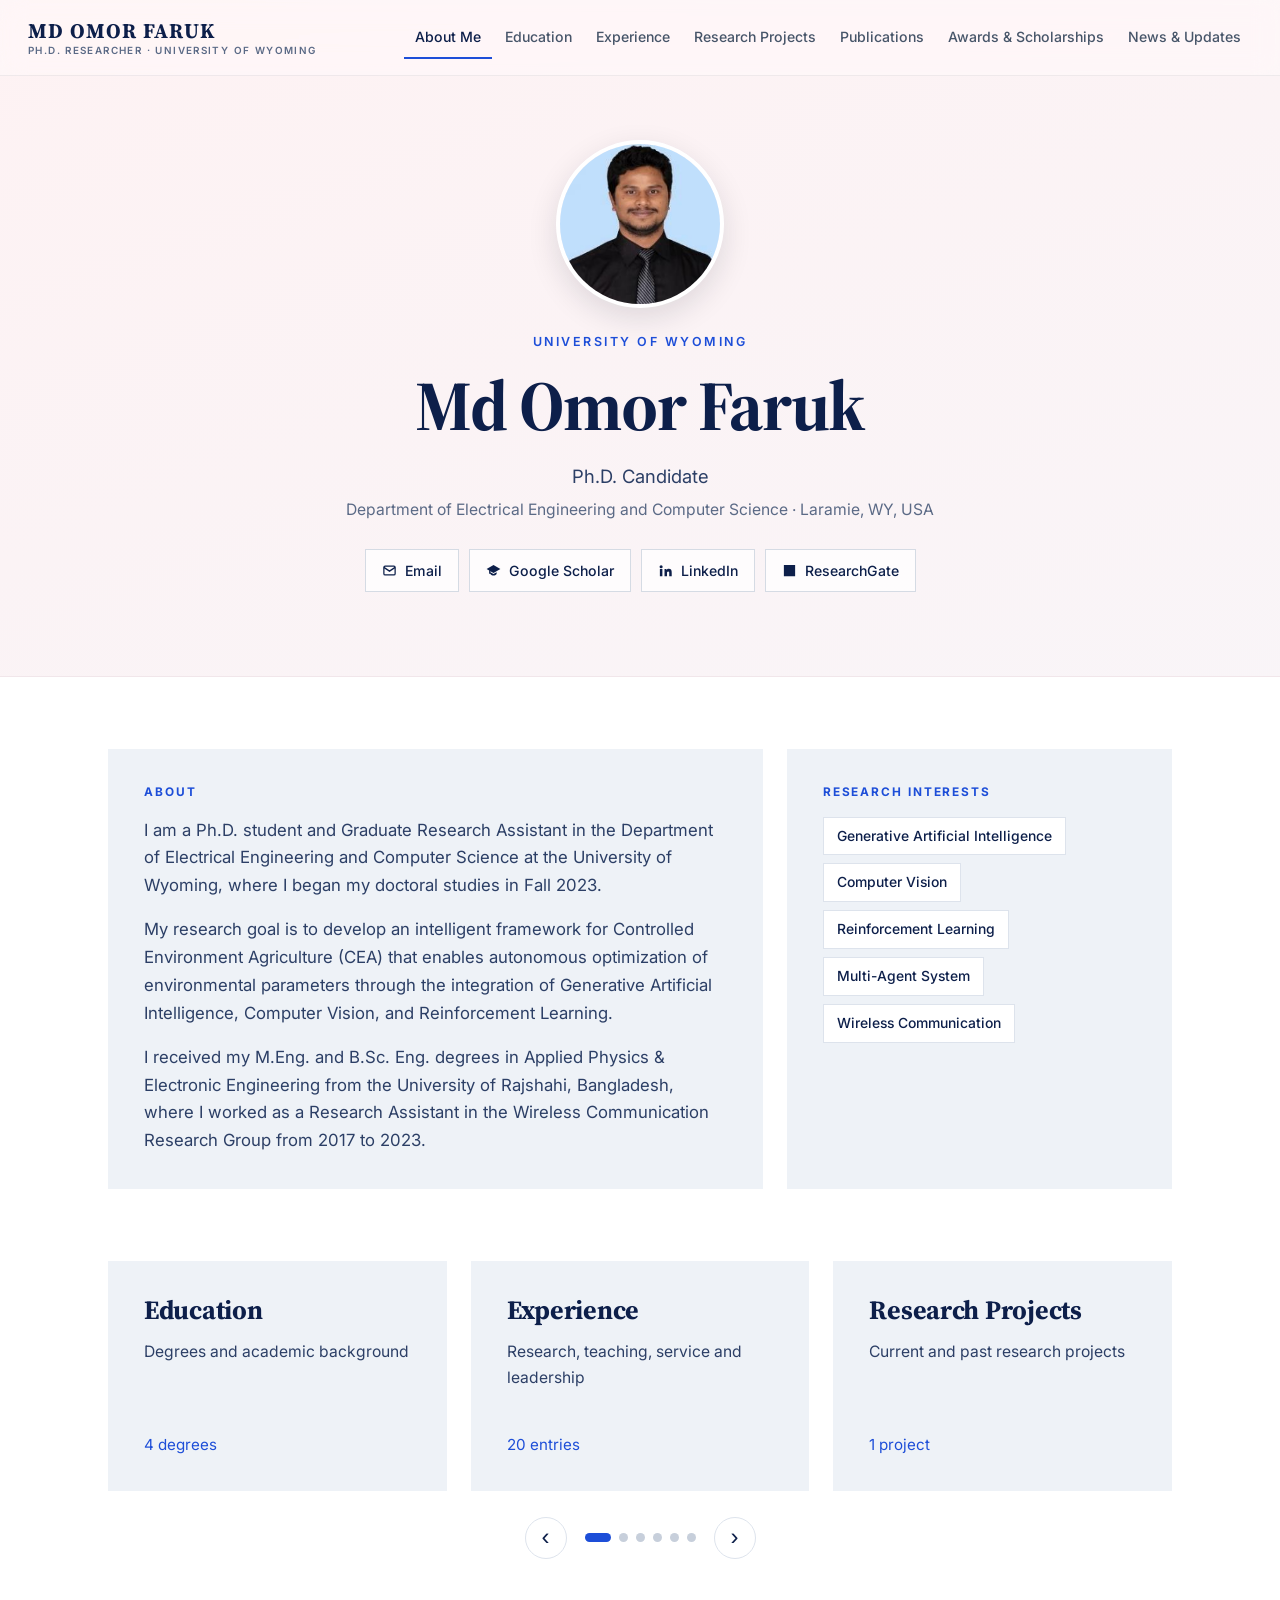
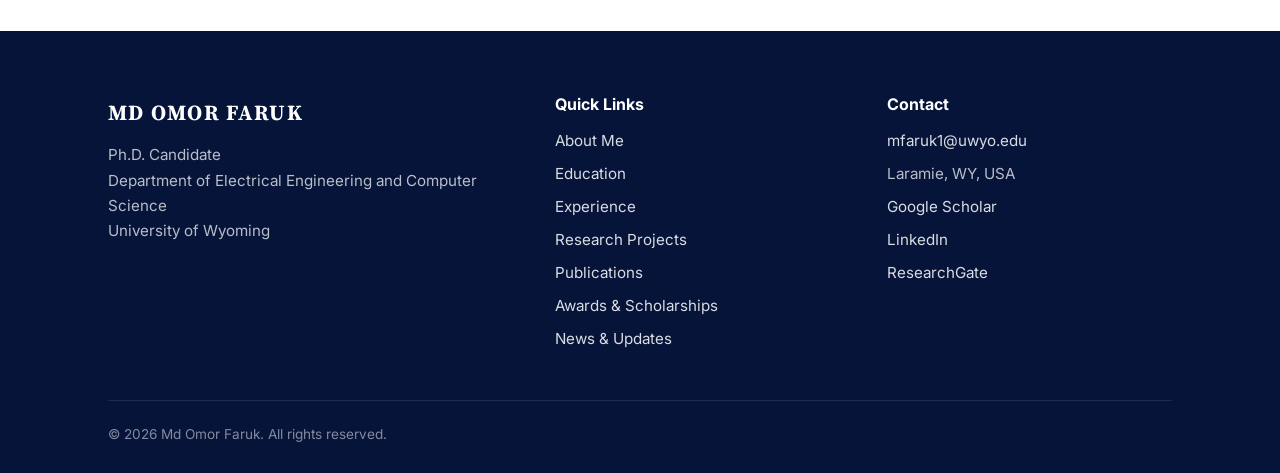
==== commit d701f868: "Use a light blush header with dark text Header band is a soft blush gradient (#fef2f3 to #f9f5f8). H" ====
--- a/index.html
+++ b/index.html
@@ -6,7 +6,7 @@
   <title>Md Omor Faruk — Ph.D. Researcher, University of Wyoming</title>
   <meta name="description" content="Md Omor Faruk is a Ph.D. student in Electrical Engineering and Computer Science at the University of Wyoming researching AI, computer vision and digital twins for Controlled Environment Agriculture.">
   <meta name="author" content="Md Omor Faruk">
-  <meta name="theme-color" content="#0d0b2e">
+  <meta name="theme-color" content="#fef2f3">
   <meta property="og:type" content="profile">
   <meta property="og:title" content="Md Omor Faruk — Ph.D. Researcher, University of Wyoming">
   <meta property="og:description" content="Md Omor Faruk is a Ph.D. student in Electrical Engineering and Computer Science at the University of Wyoming researching AI, computer vision and digital twins for Controlled Environment Agriculture.">
@@ -16,8 +16,8 @@
   <link rel="preconnect" href="https://fonts.googleapis.com">
   <link rel="preconnect" href="https://fonts.gstatic.com" crossorigin>
   <link rel="stylesheet" href="https://fonts.googleapis.com/css2?family=Inter:wght@400;500;600;700&family=Source+Serif+4:opsz,wght@8..60,600;8..60,700&display=swap">
-  <link rel="stylesheet" href="assets/css/style.css?v=20261124164321">
-  <script src="assets/js/site.js?v=20261124164321" defer></script>
+  <link rel="stylesheet" href="assets/css/style.css?v=20261124164442">
+  <script src="assets/js/site.js?v=20261124164442" defer></script>
 </head>
 <body data-page="about">
   <a class="skip" href="#main">Skip to content</a>
--- a/assets/css/style.css
+++ b/assets/css/style.css
@@ -335,3 +335,36 @@
   .footer-grid { grid-template-columns: 1fr; gap: 32px; }
   .brand-tag { display: none; }
 }
+
+/* ===== Light blush header ===== */
+:root {
+  --hero-top: #fef2f3;
+  --hero-bottom: #f9f5f8;
+  --glow-1: transparent; --glow-2: transparent; --glow-3: transparent;
+  --shade-top: transparent; --shade-bottom: transparent;
+  --header-bg: rgba(255, 255, 255, .35);
+  --header-bg-solid: rgba(255, 255, 255, .94);
+  --nav-text: #475569;
+}
+.hero::before { background: linear-gradient(160deg, var(--hero-top), #fbf3f5 50%, var(--hero-bottom)); }
+.hero { color: var(--ink); border-bottom: 1px solid #f1e6ea; }
+.hero h1 { color: var(--ink); }
+.hero .eyebrow { color: var(--accent); }
+.hero .lead { color: var(--ink-2); }
+.hero-affil { color: var(--muted); }
+.hero-photo { border-color: #fff; box-shadow: 0 10px 30px rgba(15, 23, 42, .12); }
+.chip-link { color: var(--ink); border-color: #d5dbe4; background: rgba(255, 255, 255, .75); }
+.chip-link:hover { background: var(--navy-800); border-color: var(--navy-800); color: #fff; }
+.site-header { border-bottom-color: rgba(15, 23, 42, .06); }
+.site-header.scrolled { box-shadow: 0 6px 24px rgba(15, 23, 42, .08); }
+.brand { color: var(--ink); }
+.brand-tag { color: var(--muted); }
+.nav-links a:hover { color: var(--ink); }
+.nav-links a[aria-current="page"] { color: var(--ink); border-bottom-color: var(--accent); }
+.nav-toggle { border-color: #cbd5e1; }
+.nav-toggle span, .nav-toggle span::before, .nav-toggle span::after { background: var(--ink); }
+@media (max-width: 1100px) {
+  .nav-links { background: #fff; box-shadow: 0 16px 30px rgba(15, 23, 42, .10); }
+  .nav-links a { border-bottom-color: #eef1f5; }
+  .nav-links a[aria-current="page"] { color: var(--accent); border-bottom-color: #eef1f5; }
+}
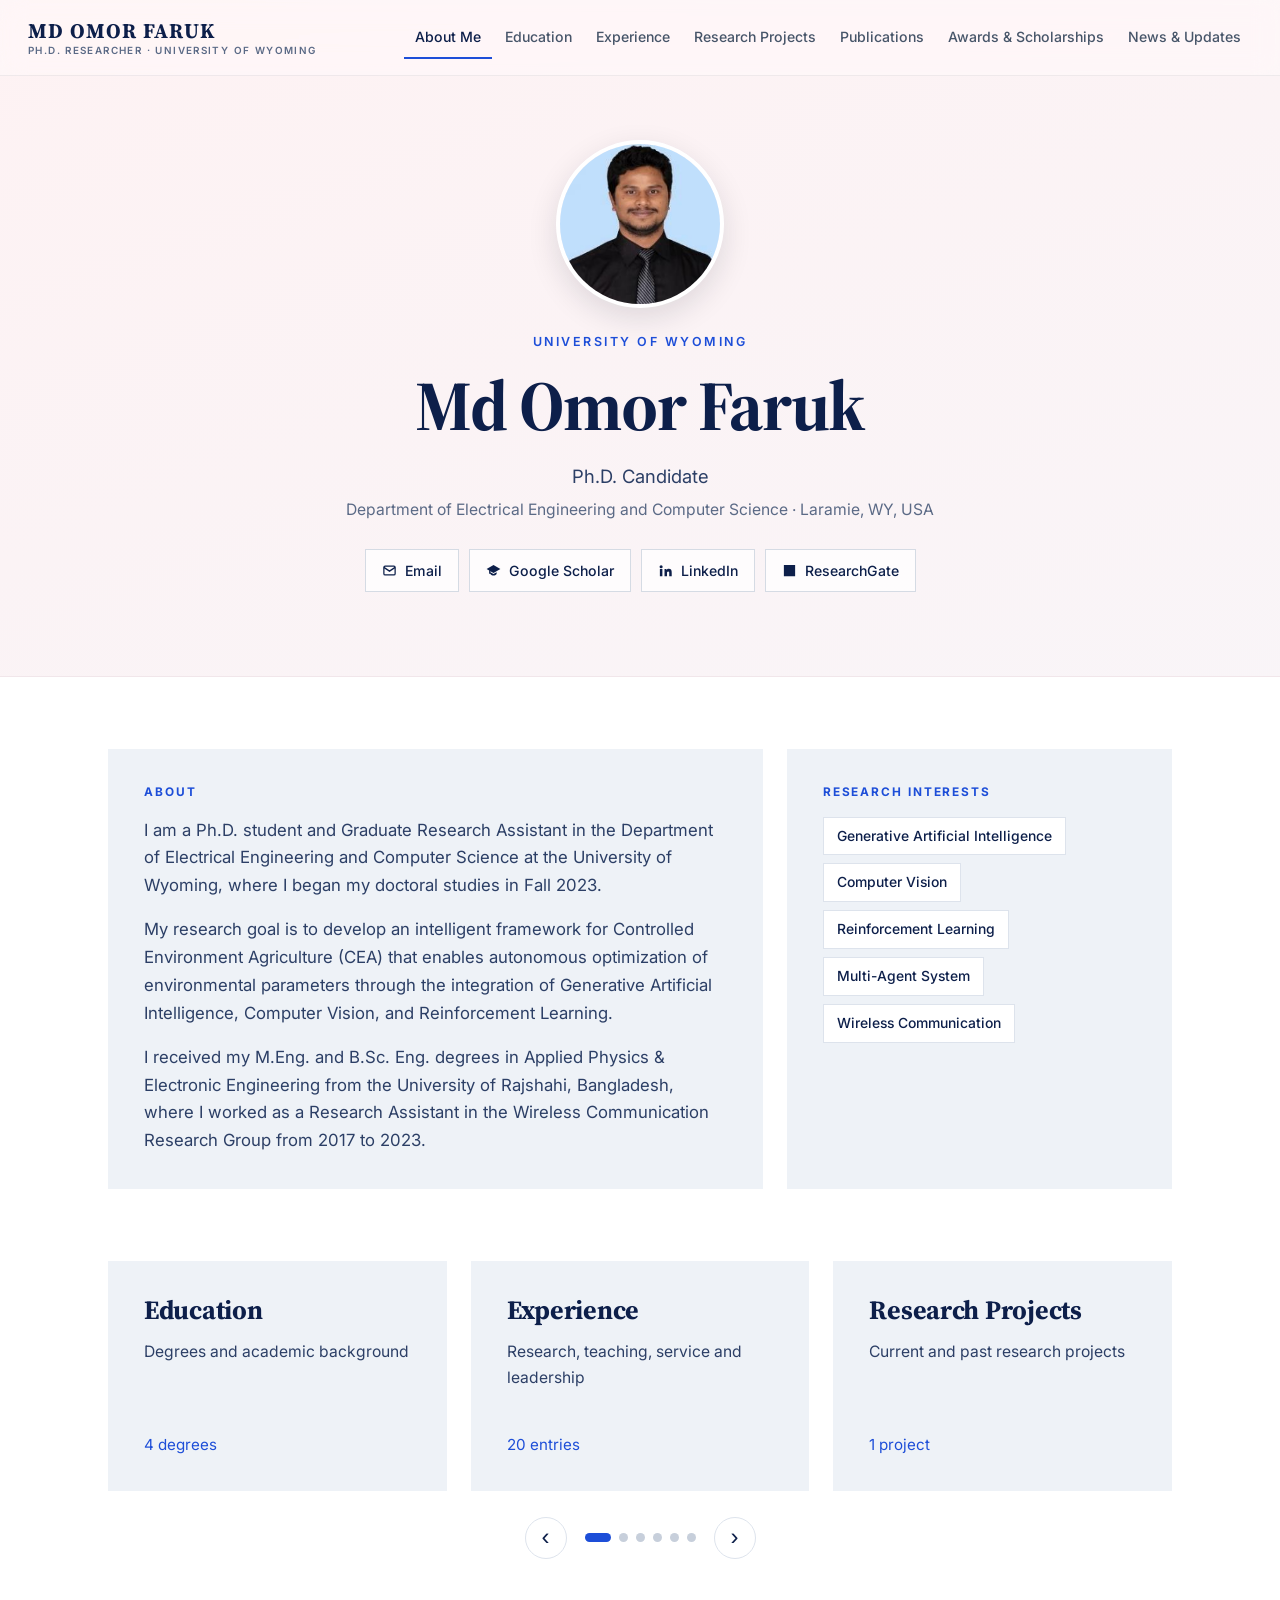
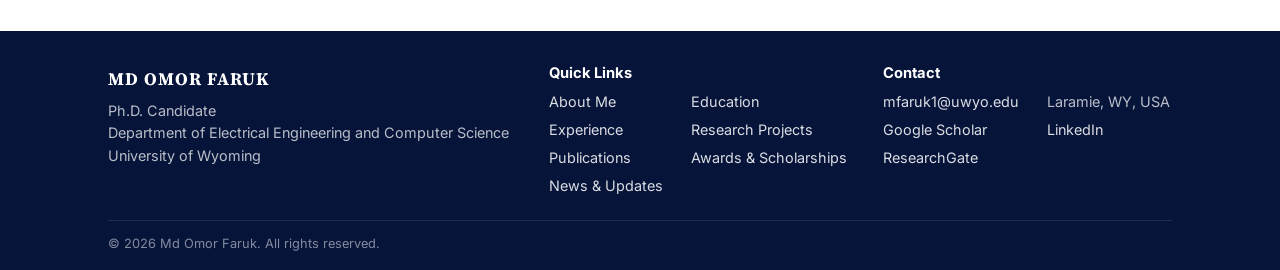
==== commit 594fb62f: "Make the footer more compact Less padding, smaller headings, and link lists in two columns; the foot" ====
--- a/index.html
+++ b/index.html
@@ -16,8 +16,8 @@
   <link rel="preconnect" href="https://fonts.googleapis.com">
   <link rel="preconnect" href="https://fonts.gstatic.com" crossorigin>
   <link rel="stylesheet" href="https://fonts.googleapis.com/css2?family=Inter:wght@400;500;600;700&family=Source+Serif+4:opsz,wght@8..60,600;8..60,700&display=swap">
-  <link rel="stylesheet" href="assets/css/style.css?v=20261124164442">
-  <script src="assets/js/site.js?v=20261124164442" defer></script>
+  <link rel="stylesheet" href="assets/css/style.css?v=20261124164706">
+  <script src="assets/js/site.js?v=20261124164706" defer></script>
 </head>
 <body data-page="about">
   <a class="skip" href="#main">Skip to content</a>
--- a/assets/css/style.css
+++ b/assets/css/style.css
@@ -368,3 +368,13 @@
   .nav-links a { border-bottom-color: #eef1f5; }
   .nav-links a[aria-current="page"] { color: var(--accent); border-bottom-color: #eef1f5; }
 }
+
+/* ===== Compact footer ===== */
+.site-footer { padding: 34px 0 16px; font-size: .9rem; }
+.footer-grid { gap: 36px; align-items: start; }
+.footer-name { font-size: 1.1rem; margin-bottom: 6px; }
+#footer-about { margin: 0; line-height: 1.55; }
+.site-footer h3 { font-size: .92rem; margin-bottom: 8px; }
+.site-footer ul { display: grid; grid-template-columns: repeat(2, max-content); column-gap: 28px; row-gap: 4px; }
+.footer-bottom { margin-top: 22px; padding-top: 12px; font-size: .8rem; }
+@media (max-width: 640px) { .footer-grid { gap: 24px; } }
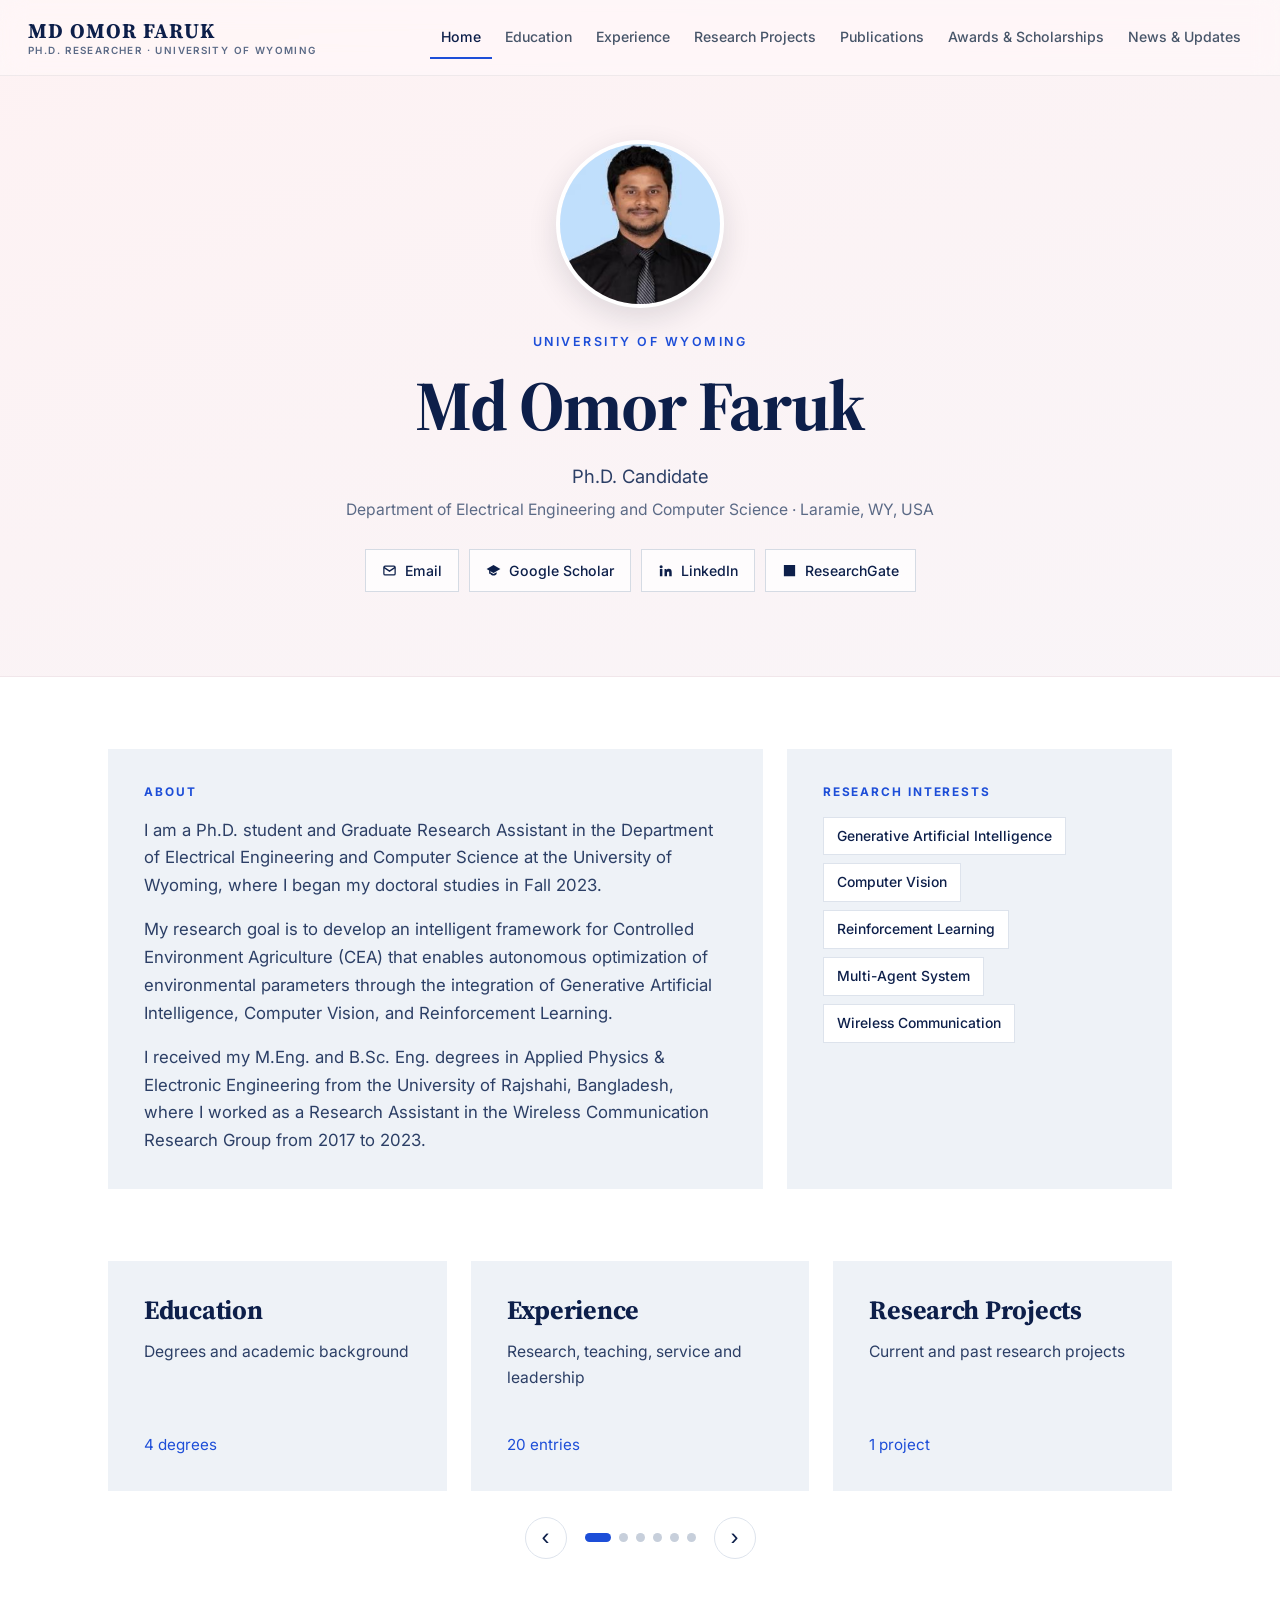
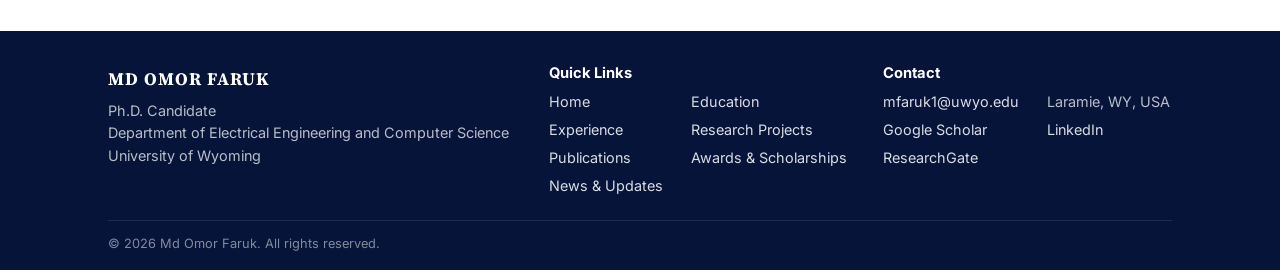
==== commit 1b010362: "Rename "About Me" to "Home" in the menu and footer Co-Authored-By: Claude Opus 5.5 <noreply@anthropi" ====
--- a/index.html
+++ b/index.html
@@ -16,8 +16,8 @@
   <link rel="preconnect" href="https://fonts.googleapis.com">
   <link rel="preconnect" href="https://fonts.gstatic.com" crossorigin>
   <link rel="stylesheet" href="https://fonts.googleapis.com/css2?family=Inter:wght@400;500;600;700&family=Source+Serif+4:opsz,wght@8..60,600;8..60,700&display=swap">
-  <link rel="stylesheet" href="assets/css/style.css?v=20261124164706">
-  <script src="assets/js/site.js?v=20261124164706" defer></script>
+  <link rel="stylesheet" href="assets/css/style.css?v=20261124165157">
+  <script src="assets/js/site.js?v=20261124165157" defer></script>
 </head>
 <body data-page="about">
   <a class="skip" href="#main">Skip to content</a>
@@ -26,7 +26,7 @@
       <a class="brand" href="index.html"><span class="brand-name" data-name>Md Omor Faruk</span><span class="brand-tag">Ph.D. Researcher · University of Wyoming</span></a>
       <button class="nav-toggle" type="button" aria-label="Toggle menu" aria-expanded="false" aria-controls="nav-links"><span></span></button>
       <ul class="nav-links" id="nav-links">
-        <li><a href="index.html" data-page="about">About Me</a></li>
+        <li><a href="index.html" data-page="about">Home</a></li>
         <li><a href="education.html" data-page="education">Education</a></li>
         <li><a href="experience.html" data-page="experience">Experience</a></li>
         <li><a href="research.html" data-page="research">Research Projects</a></li>
@@ -58,7 +58,7 @@
         <div>
           <h3>Quick Links</h3>
           <ul>
-            <li><a href="index.html">About Me</a></li>
+            <li><a href="index.html">Home</a></li>
             <li><a href="education.html">Education</a></li>
             <li><a href="experience.html">Experience</a></li>
             <li><a href="research.html">Research Projects</a></li>
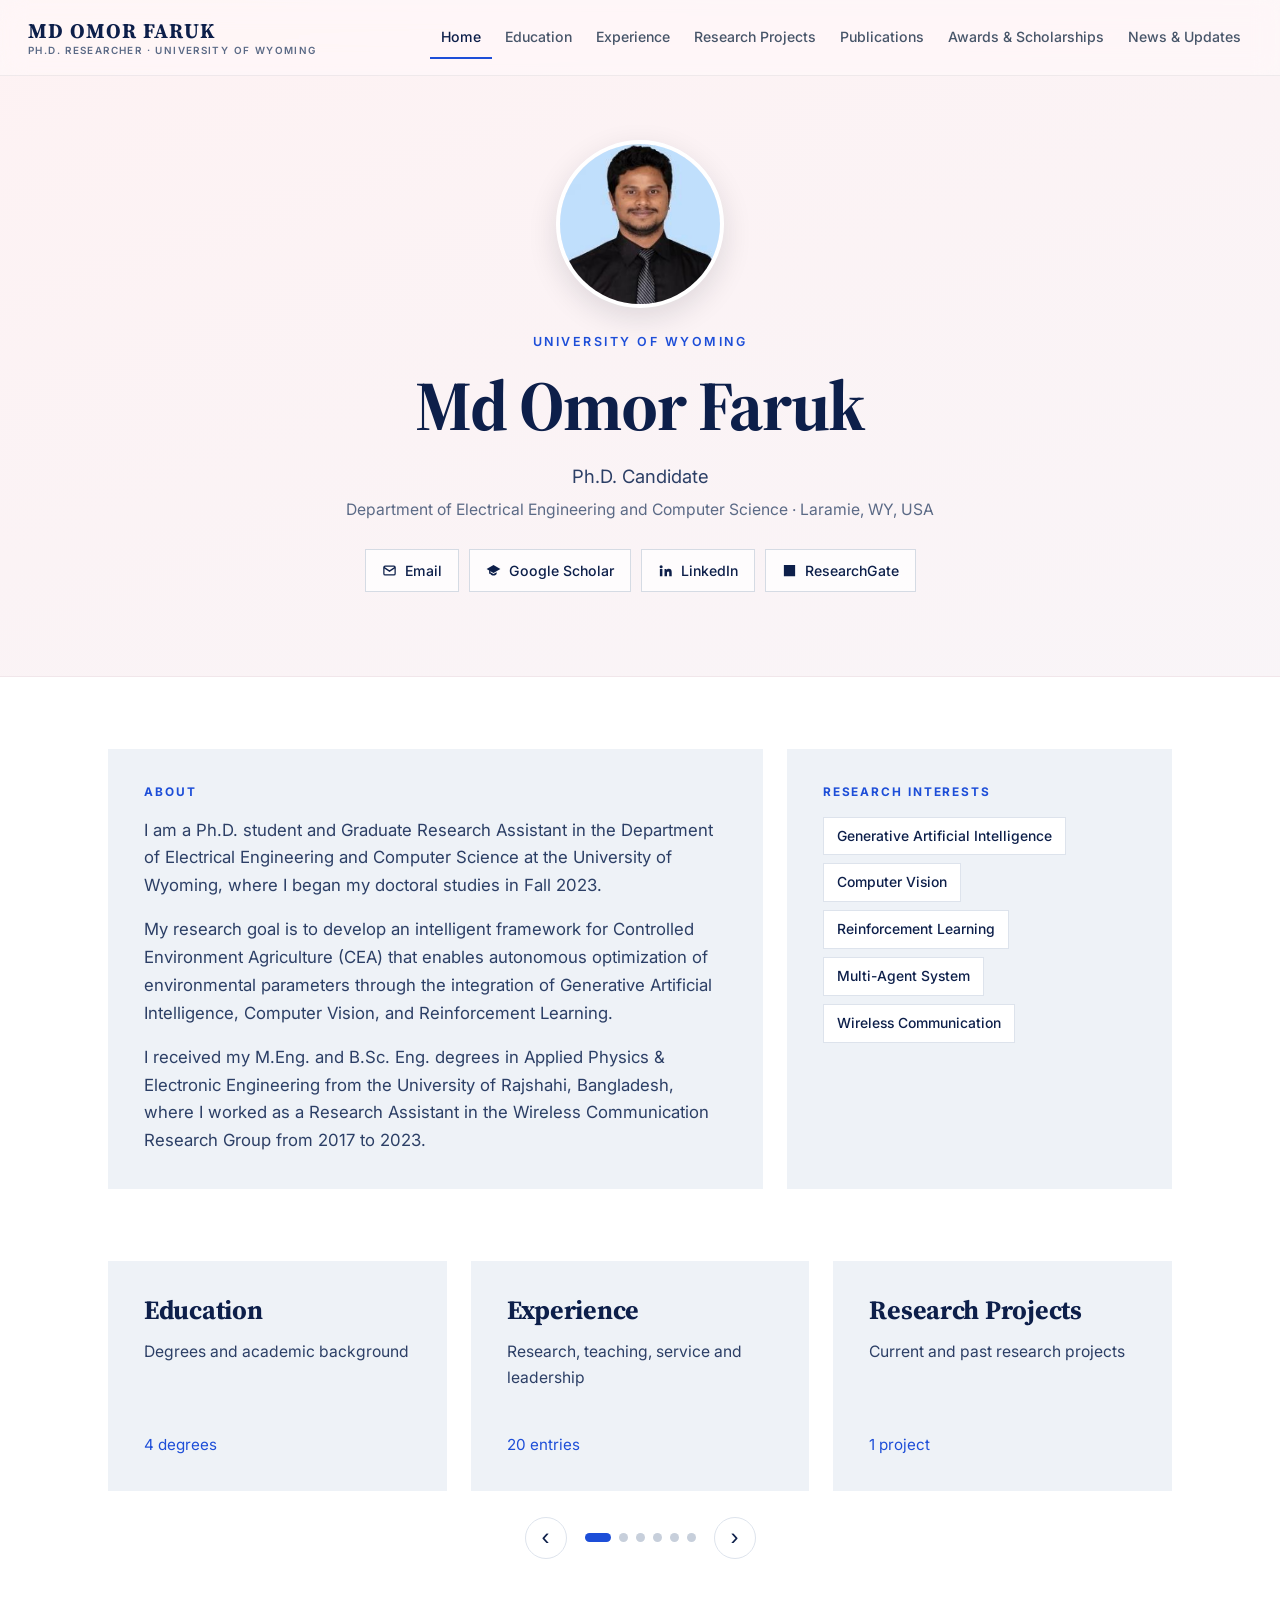
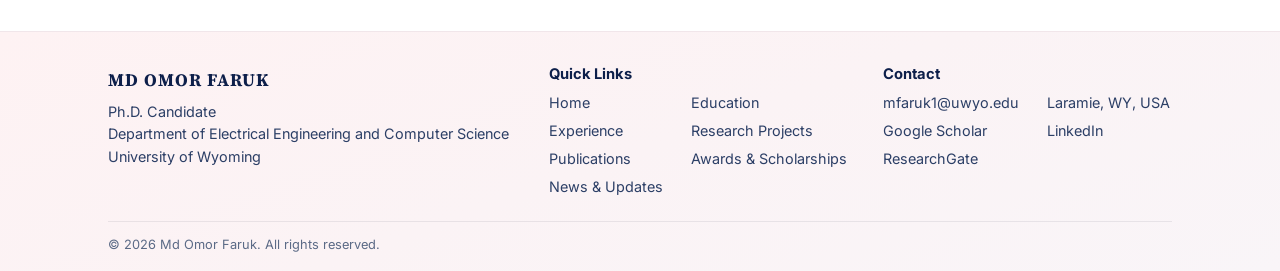
==== commit fcbf83a4: "Give the footer the same blush color as the header Co-Authored-By: Claude Opus 5.5 <noreply@anthropi" ====
--- a/index.html
+++ b/index.html
@@ -16,8 +16,8 @@
   <link rel="preconnect" href="https://fonts.googleapis.com">
   <link rel="preconnect" href="https://fonts.gstatic.com" crossorigin>
   <link rel="stylesheet" href="https://fonts.googleapis.com/css2?family=Inter:wght@400;500;600;700&family=Source+Serif+4:opsz,wght@8..60,600;8..60,700&display=swap">
-  <link rel="stylesheet" href="assets/css/style.css?v=20261124165157">
-  <script src="assets/js/site.js?v=20261124165157" defer></script>
+  <link rel="stylesheet" href="assets/css/style.css?v=20261124165227">
+  <script src="assets/js/site.js?v=20261124165227" defer></script>
 </head>
 <body data-page="about">
   <a class="skip" href="#main">Skip to content</a>
--- a/assets/css/style.css
+++ b/assets/css/style.css
@@ -378,3 +378,10 @@
 .site-footer ul { display: grid; grid-template-columns: repeat(2, max-content); column-gap: 28px; row-gap: 4px; }
 .footer-bottom { margin-top: 22px; padding-top: 12px; font-size: .8rem; }
 @media (max-width: 640px) { .footer-grid { gap: 24px; } }
+
+/* ===== Footer in the same blush color as the header ===== */
+.site-footer { background: linear-gradient(160deg, var(--hero-top), #fbf3f5 50%, var(--hero-bottom)); color: var(--ink-2); border-top: 1px solid #f1e6ea; }
+.footer-name, .site-footer h3 { color: var(--ink); }
+.site-footer a { color: var(--ink-2); }
+.site-footer a:hover { color: var(--accent); }
+.footer-bottom { border-top-color: rgba(15, 23, 42, .08); color: var(--muted); }
